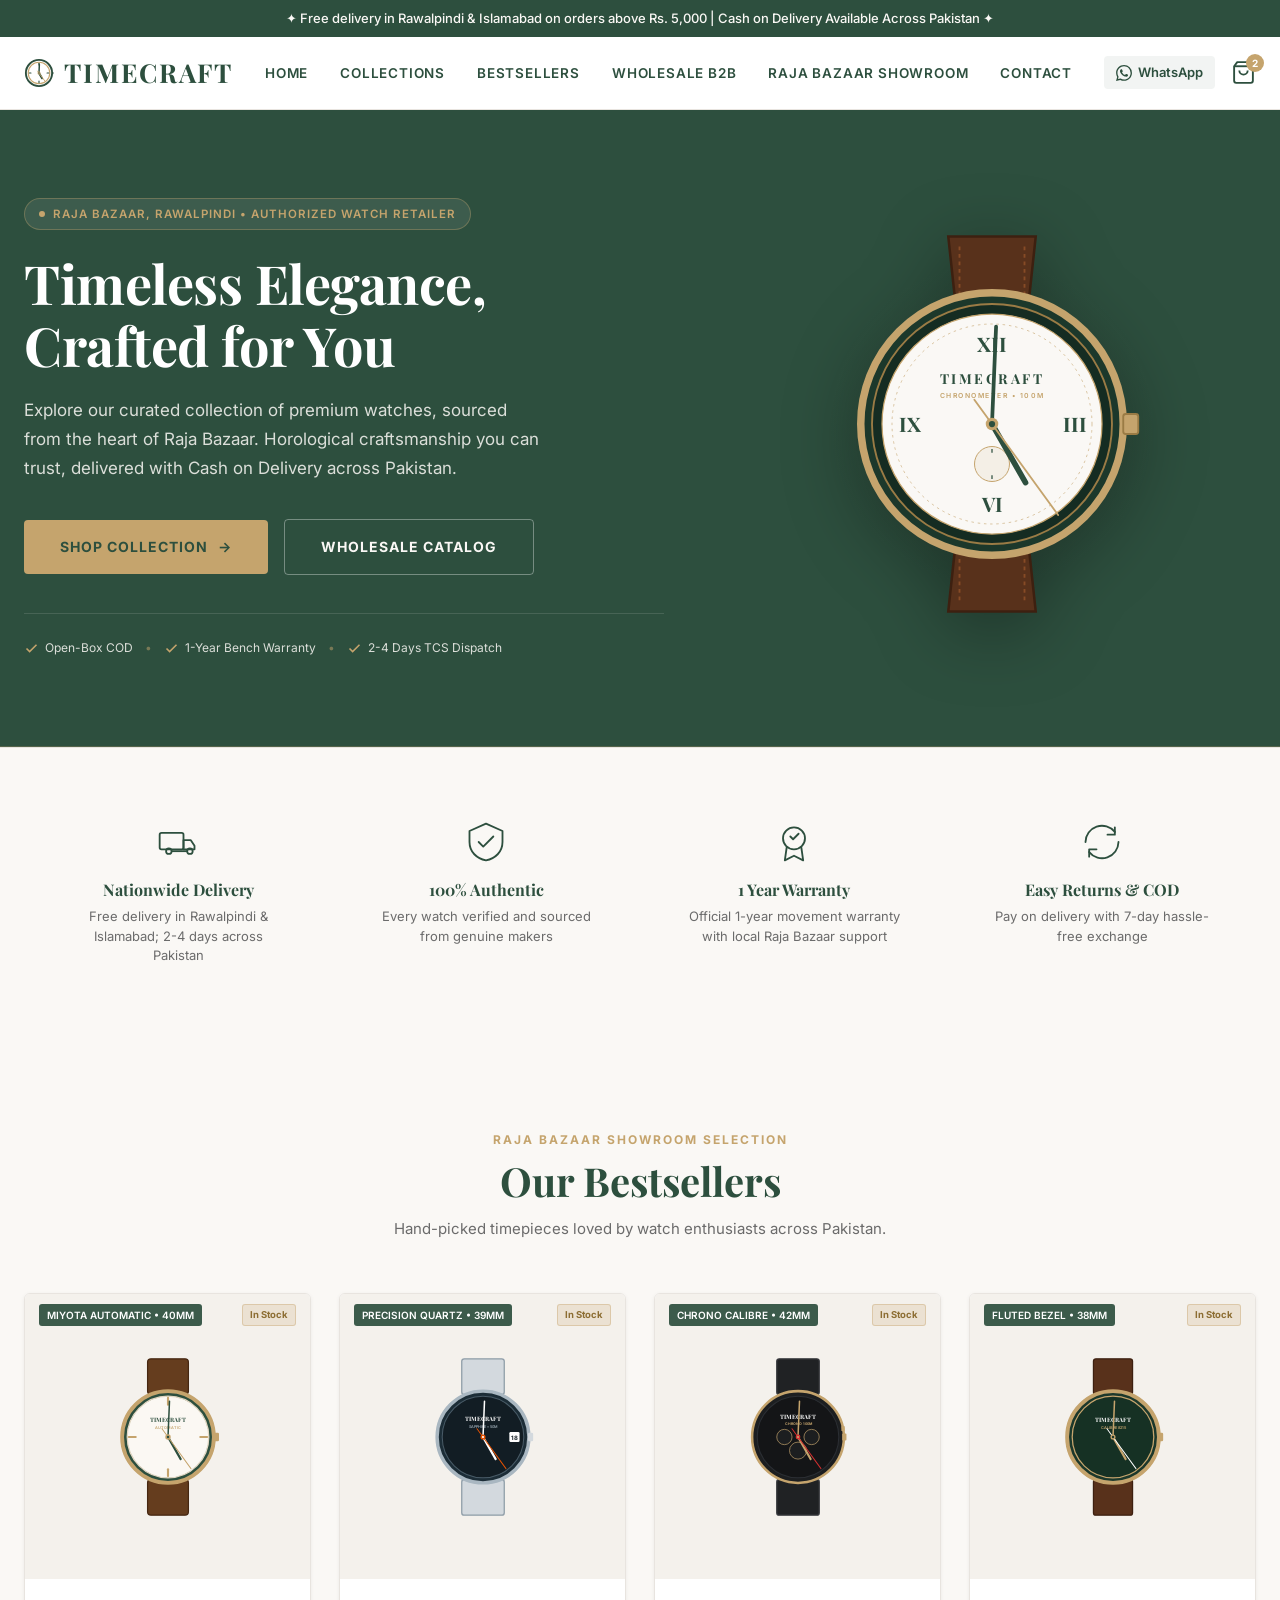
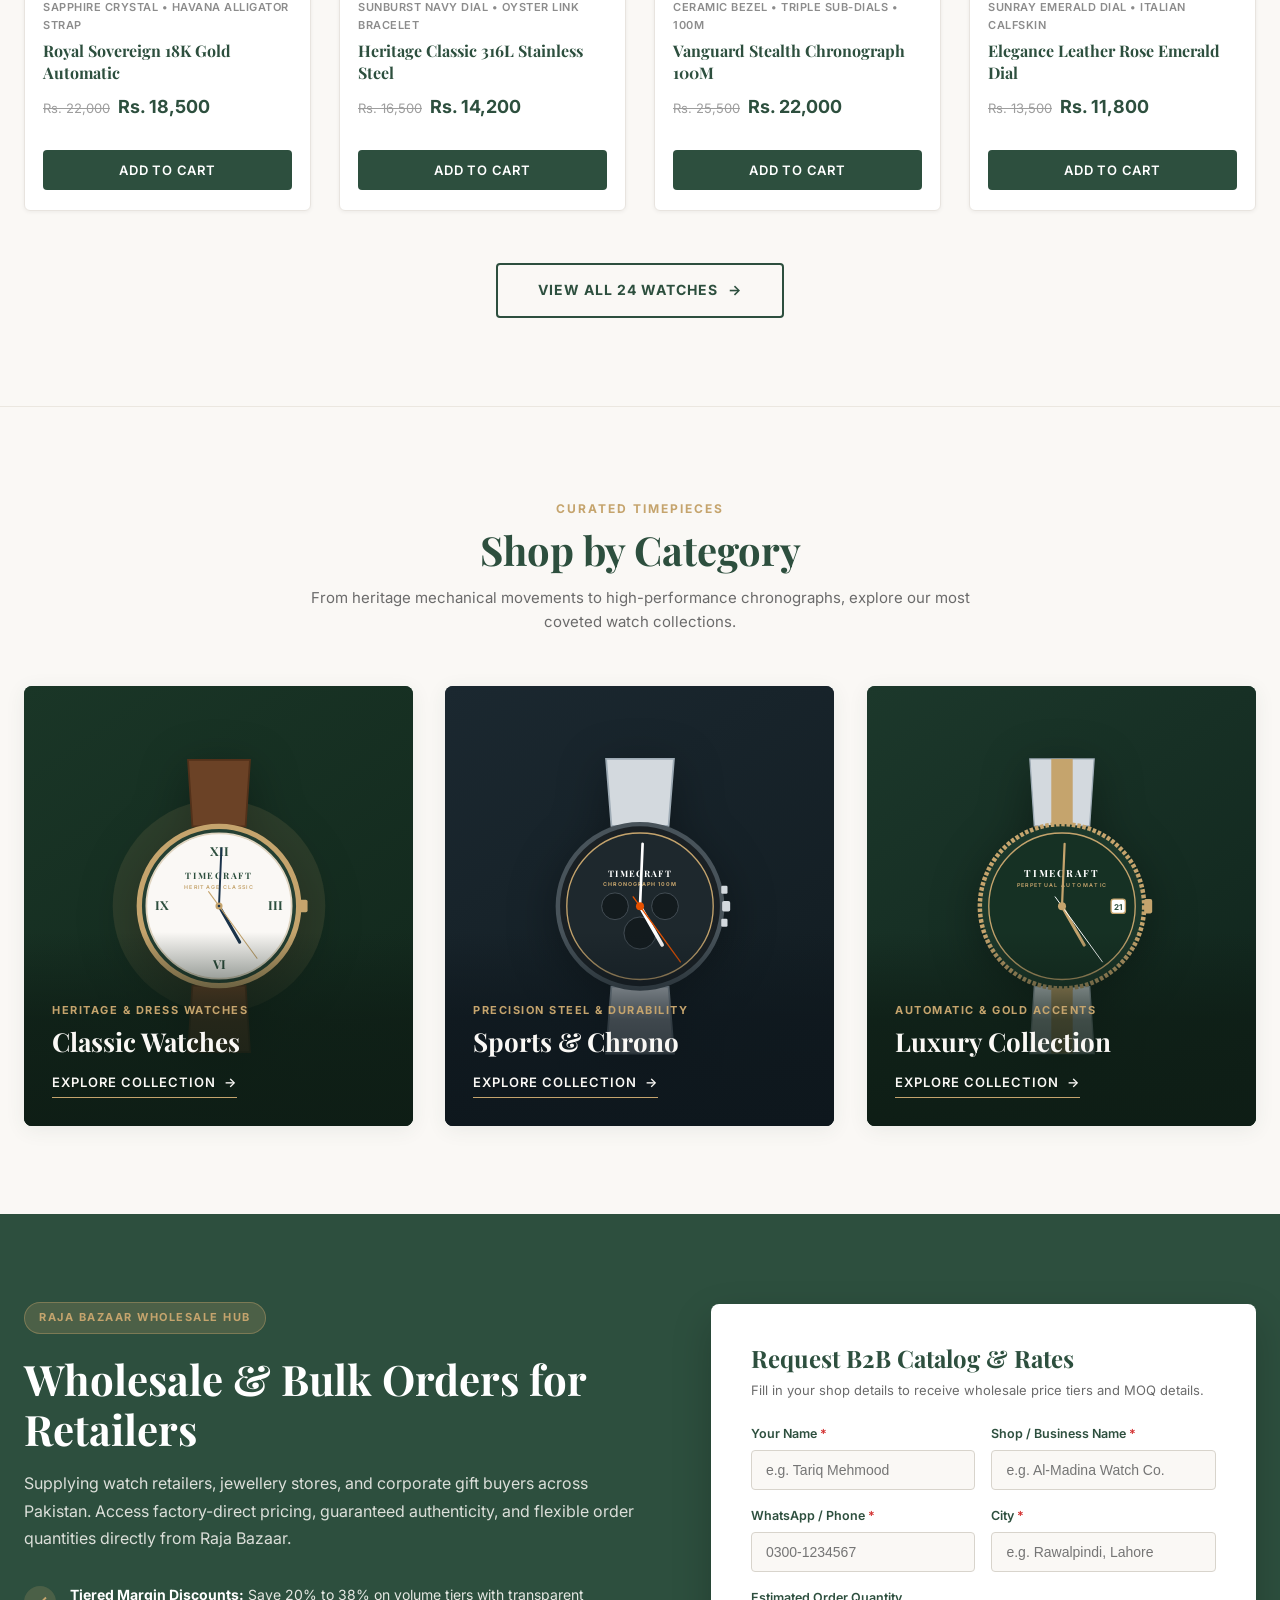
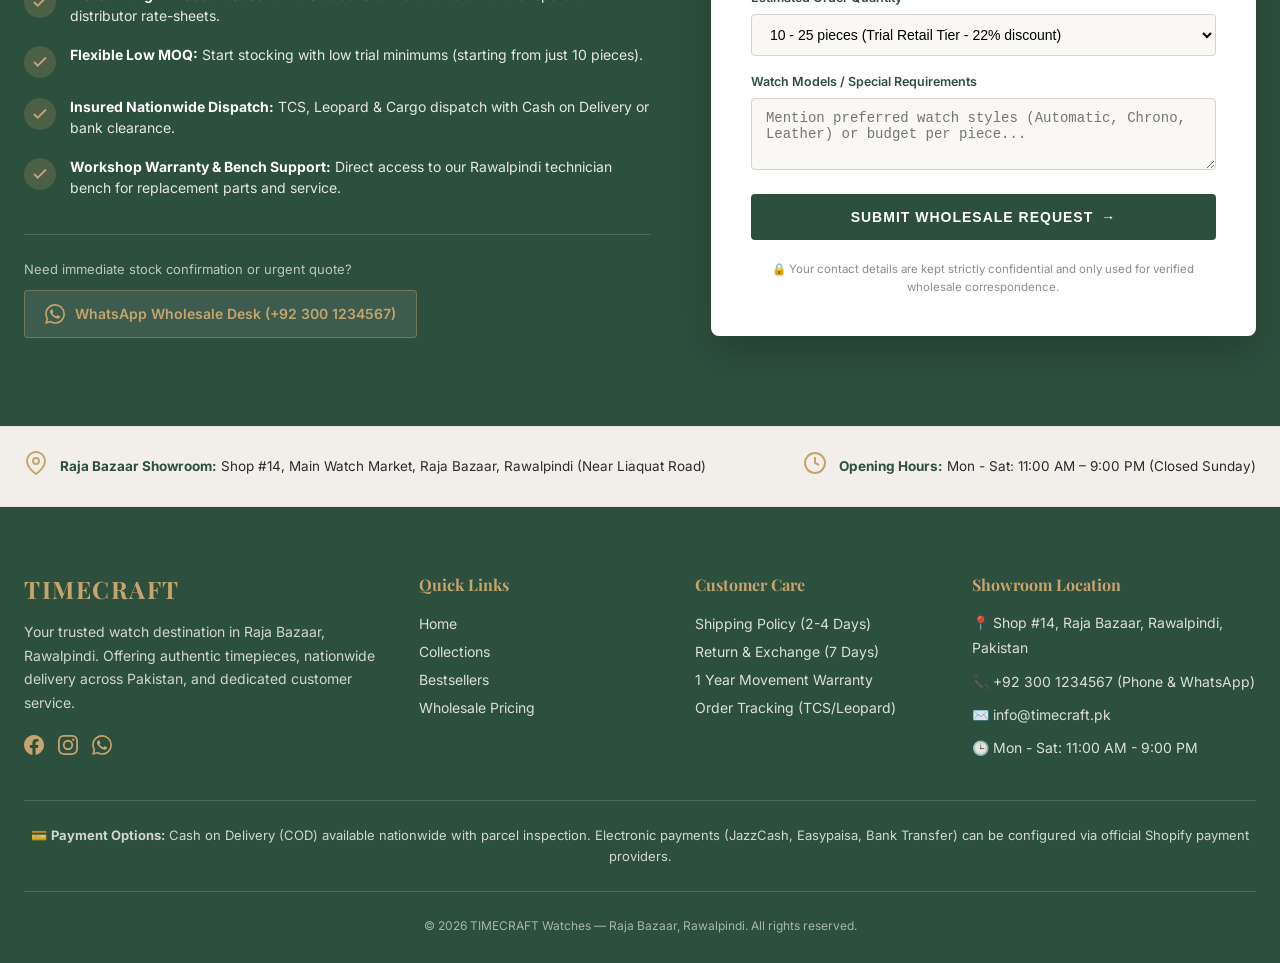
==== preview.html @ eb9e03d9 "feat: TimeCraft Watches Shopify Online Store 2.0 Theme and Public Showcase" ====
<!DOCTYPE html>
<html class="no-js" lang="en">
<head>
  <meta charset="utf-8">
  <meta name="viewport" content="width=device-width, initial-scale=1.0, maximum-scale=5.0">
  <script>document.documentElement.classList.replace('no-js', 'js');</script>
  <title>TIMECRAFT Watches — Raja Bazaar Rawalpindi Retailer & Wholesale</title>
  <meta name="description" content="Discover premium classic and automatic timepieces from Raja Bazaar, Rawalpindi. 100% authentic watches with 1-year workshop warranty and Cash on Delivery across Pakistan.">

  <!-- Google Fonts: Playfair Display + Inter -->
  <link rel="preconnect" href="https://fonts.googleapis.com">
  <link rel="preconnect" href="https://fonts.gstatic.com" crossorigin>
  <link href="https://fonts.googleapis.com/css2?family=Playfair+Display:ital,wght@0,400;0,600;0,700;1,400&family=Inter:wght@300;400;500;600;700&display=swap" rel="stylesheet">

  <!-- Theme Stylesheet -->
  <link rel="stylesheet" href="assets/theme.css">

  <style>
    /* In-page styling polish for maximum customer confidence and zero clipping */
    :root {
      --color-bg: #FAF8F5;
      --color-primary: #2D4F3E;
      --color-primary-dark: #1E3A2B;
      --color-accent: #C5A46D;
      --color-accent-light: #E0C99E;
      --color-text: #2C2C2C;
      --color-text-light: #6B6B6B;
      --color-white: #FFFFFF;
      --color-border: #E8E4DF;
    }

    body {
      background-color: var(--color-bg);
      color: var(--color-text);
      font-family: 'Inter', sans-serif;
      margin: 0;
      padding: 0;
      overflow-x: hidden;
    }

    /* Interactive Cart Toast Notification */
    .cart-toast {
      position: fixed;
      bottom: 24px;
      right: 24px;
      background: #FFFFFF;
      border: 1px solid var(--color-border);
      border-left: 4px solid var(--color-accent);
      border-radius: 8px;
      padding: 16px 20px;
      box-shadow: 0 12px 36px rgba(0, 0, 0, 0.15);
      z-index: 3000;
      display: flex;
      align-items: center;
      gap: 16px;
      transform: translateY(120%);
      opacity: 0;
      transition: all 0.35s cubic-bezier(0.16, 1, 0.3, 1);
      max-width: 380px;
    }
    .cart-toast.is-active {
      transform: translateY(0);
      opacity: 1;
    }
    .cart-toast__icon {
      width: 36px;
      height: 36px;
      border-radius: 50%;
      background: rgba(45, 79, 62, 0.1);
      color: var(--color-primary);
      display: flex;
      align-items: center;
      justify-content: center;
      flex-shrink: 0;
    }
    .cart-toast__content {
      flex: 1;
    }
    .cart-toast__title {
      font-size: 13.5px;
      font-weight: 700;
      color: var(--color-primary);
      margin: 0 0 2px;
    }
    .cart-toast__desc {
      font-size: 12px;
      color: var(--color-text-light);
      margin: 0;
    }
    .cart-toast__btn {
      background: var(--color-primary);
      color: #fff;
      font-size: 11px;
      font-weight: 700;
      text-transform: uppercase;
      letter-spacing: 0.5px;
      padding: 8px 12px;
      border-radius: 4px;
      text-decoration: none;
      white-space: nowrap;
    }

    /* Showroom highlight banner */
    .showroom-strip {
      background: #F2EFEB;
      border-top: 1px solid var(--color-border);
      border-bottom: 1px solid var(--color-border);
      padding: 24px;
      font-size: 13.5px;
      color: var(--color-text);
    }
    .showroom-strip__inner {
      max-width: 1320px;
      margin: 0 auto;
      display: flex;
      align-items: center;
      justify-content: space-between;
      flex-wrap: wrap;
      gap: 16px;
    }
    .showroom-strip__col {
      display: flex;
      align-items: center;
      gap: 12px;
    }
    .showroom-strip__icon {
      color: var(--color-accent);
      flex-shrink: 0;
    }
  </style>
</head>
<body>

  <!-- Announcement Bar Section -->
  <div class="announcement-bar" role="region" aria-label="Announcement" style="background-color: #2D4F3E; color: #FAF8F5;">
    <div class="container announcement-bar__container" style="display: flex; justify-content: center; align-items: center; position: relative;">
      <p class="announcement-bar__text" style="margin: 0; font-size: 13px; font-weight: 500;">
        ✦ Free delivery in Rawalpindi & Islamabad on orders above Rs. 5,000 | Cash on Delivery Available Across Pakistan ✦
      </p>
    </div>
  </div>

  <!-- Header Section -->
  <header class="header-section" style="position: sticky; top: 0; z-index: 1000; background: #FFFFFF; border-bottom: 1px solid #E8E4DF;">
    <div class="header-inner" style="max-width: 1320px; margin: 0 auto; padding: 0 24px; display: flex; align-items: center; justify-content: space-between; height: 72px;">
      
      <!-- Hamburger Menu for mobile -->
      <button class="header-hamburger" aria-label="Open menu" onclick="document.getElementById('mobile-nav-drawer').classList.add('active'); document.getElementById('mobile-nav-overlay').classList.add('active');" style="background: none; border: none; cursor: pointer; color: #2D4F3E; display: none;">
        <svg xmlns="http://www.w3.org/2000/svg" fill="none" viewBox="0 0 24 24" stroke="currentColor" stroke-width="2" style="width: 26px; height: 26px;">
          <path stroke-linecap="round" stroke-linejoin="round" d="M4 6h16M4 12h16M4 18h16"/>
        </svg>
      </button>

      <!-- Logo with watch icon (Rawalpindi live analog clock) -->
      <div class="header-logo">
        <a href="#" style="display: flex; align-items: center; gap: 10px; text-decoration: none; color: #2D4F3E;">
          <svg class="header-clock-emblem" data-header-clock data-live-clock="svg" data-clock-pivot="16 16" xmlns="http://www.w3.org/2000/svg" viewBox="0 0 32 32" fill="none" style="width: 30px; height: 30px;" aria-label="Rawalpindi Live Clock" role="img">
            <circle cx="16" cy="16" r="14" stroke="#2D4F3E" stroke-width="2"/>
            <circle cx="16" cy="16" r="11.5" stroke="#C5A46D" stroke-width="1.2"/>
            <path d="M30 14.8v2.4h1a0.4 0.4 0 0 0 0.4-0.4v-1.6a0.4 0.4 0 0 0-0.4-0.4h-1z" fill="#2D4F3E"/>
            <!-- Cardinal ticks -->
            <line x1="16" y1="5.6" x2="16" y2="7.4" stroke="#2D4F3E" stroke-width="1.2" stroke-linecap="round"/>
            <line x1="24.6" y1="16" x2="26.4" y2="16" stroke="#2D4F3E" stroke-width="1.2" stroke-linecap="round"/>
            <line x1="16" y1="24.6" x2="16" y2="26.4" stroke="#2D4F3E" stroke-width="1.2" stroke-linecap="round"/>
            <line x1="5.6" y1="16" x2="7.4" y2="16" stroke="#2D4F3E" stroke-width="1.2" stroke-linecap="round"/>
            <!-- Moving Hands: 12 o'clock default, updated dynamically to Asia/Karachi time -->
            <line class="clock-hand clock-hand--hour" x1="16" y1="16" x2="16" y2="9.5" stroke="#2D4F3E" stroke-width="2.2" stroke-linecap="round" transform="rotate(0 16 16)"/>
            <line class="clock-hand clock-hand--minute" x1="16" y1="16" x2="16" y2="6.8" stroke="#2D4F3E" stroke-width="1.6" stroke-linecap="round" transform="rotate(0 16 16)"/>
            <line class="clock-hand clock-hand--second" x1="16" y1="18.5" x2="16" y2="5.5" stroke="#C5A46D" stroke-width="0.9" stroke-linecap="round" transform="rotate(0 16 16)"/>
            <circle cx="16" cy="16" r="1.6" fill="#C5A46D"/>
            <circle cx="16" cy="16" r="0.75" fill="#2D4F3E"/>
          </svg>
          <span style="font-family: 'Playfair Display', serif; font-size: 26px; font-weight: 700; letter-spacing: 2px;">TIMECRAFT</span>
        </a>
      </div>

      <!-- Desktop Nav Links -->
      <nav>
        <ul class="header-nav" style="display: flex; gap: 32px; list-style: none; margin: 0; padding: 0;">
          <li><a href="#" style="text-decoration: none; color: #2D4F3E; font-weight: 600; font-size: 13.5px; text-transform: uppercase; letter-spacing: 0.8px;">Home</a></li>
          <li><a href="#categories" style="text-decoration: none; color: #2D4F3E; font-weight: 600; font-size: 13.5px; text-transform: uppercase; letter-spacing: 0.8px;">Collections</a></li>
          <li><a href="#featured" style="text-decoration: none; color: #2D4F3E; font-weight: 600; font-size: 13.5px; text-transform: uppercase; letter-spacing: 0.8px;">Bestsellers</a></li>
          <li><a href="#wholesale" style="text-decoration: none; color: #2D4F3E; font-weight: 600; font-size: 13.5px; text-transform: uppercase; letter-spacing: 0.8px;">Wholesale B2B</a></li>
          <li><a href="#showroom" style="text-decoration: none; color: #2D4F3E; font-weight: 600; font-size: 13.5px; text-transform: uppercase; letter-spacing: 0.8px;">Raja Bazaar Showroom</a></li>
          <li><a href="#footer" style="text-decoration: none; color: #2D4F3E; font-weight: 600; font-size: 13.5px; text-transform: uppercase; letter-spacing: 0.8px;">Contact</a></li>
        </ul>
      </nav>

      <!-- Cart Icon -->
      <div class="header-actions" style="display: flex; align-items: center; gap: 16px;">
        <a href="https://wa.me/923001234567?text=Hi%20TimeCraft%2C%20I%20have%20an%20inquiry%20regarding%20watches" target="_blank" rel="noopener" class="header-wa-link" style="display: inline-flex; align-items: center; gap: 6px; font-size: 13px; font-weight: 600; color: #2D4F3E; text-decoration: none; padding: 6px 12px; border-radius: 4px; background: rgba(45, 79, 62, 0.06);">
          <svg width="16" height="16" viewBox="0 0 24 24" fill="currentColor"><path d="M17.472 14.382c-.297-.149-1.758-.867-2.03-.967-.273-.099-.471-.148-.67.15-.197.297-.767.966-.94 1.164-.173.199-.347.223-.644.075-.297-.15-1.255-.463-2.39-1.475-.883-.788-1.48-1.761-1.653-2.059-.173-.297-.018-.458.13-.606.134-.133.298-.347.446-.52.149-.174.198-.298.298-.497.099-.198.05-.371-.025-.52-.075-.149-.669-1.612-.916-2.207-.242-.579-.487-.5-.669-.51-.173-.008-.371-.01-.57-.01-.198 0-.52.074-.792.372-.272.297-1.04 1.016-1.04 2.479 0 1.462 1.065 2.875 1.213 3.074.149.198 2.096 3.2 5.077 4.487.709.306 1.262.489 1.694.625.712.227 1.36.195 1.871.118.571-.085 1.758-.719 2.006-1.413.248-.694.248-1.289.173-1.413-.074-.124-.272-.198-.57-.347m-5.421 7.403h-.004a9.87 9.87 0 01-5.031-1.378l-.361-.214-3.741.982.998-3.648-.235-.374a9.86 9.86 0 01-1.51-5.26c.001-5.45 4.436-9.884 9.888-9.884 2.64 0 5.122 1.03 6.988 2.898a9.825 9.825 0 012.893 6.994c-.003 5.45-4.437 9.884-9.885 9.884m8.413-18.297A11.815 11.815 0 0012.05 0C5.495 0 .16 5.335.157 11.892c0 2.096.547 4.142 1.588 5.945L.057 24l6.305-1.654a11.882 11.882 0 005.683 1.448h.005c6.554 0 11.89-5.335 11.893-11.893a11.821 11.821 0 00-3.48-8.413z"/></svg>
          <span>WhatsApp</span>
        </a>

        <a href="#cart" class="header-cart" aria-label="Cart" style="position: relative; color: #2D4F3E; text-decoration: none; display: flex; align-items: center;">
          <svg xmlns="http://www.w3.org/2000/svg" fill="none" viewBox="0 0 24 24" stroke="currentColor" stroke-width="1.8" style="width: 25px; height: 25px;">
            <path stroke-linecap="round" stroke-linejoin="round" d="M6 2L3 6v14a2 2 0 002 2h14a2 2 0 002-2V6l-3-4z"/>
            <line x1="3" y1="6" x2="21" y2="6"/>
            <path d="M16 10a4 4 0 01-8 0"/>
          </svg>
          <span class="cart-count" id="header-cart-count" style="position: absolute; top: -6px; right: -8px; background: #C5A46D; color: #fff; font-family: 'Inter', sans-serif; font-size: 10px; font-weight: 700; width: 18px; height: 18px; border-radius: 50%; display: flex; align-items: center; justify-content: center;">2</span>
        </a>
      </div>
    </div>
  </header>

  <!-- Mobile Slide-in Nav Drawer -->
  <div class="mobile-nav-overlay" id="mobile-nav-overlay" onclick="this.classList.remove('active'); document.getElementById('mobile-nav-drawer').classList.remove('active');" style="display: none; position: fixed; inset: 0; background: rgba(0,0,0,0.45); z-index: 2000;"></div>
  
  <nav class="mobile-nav" id="mobile-nav-drawer" style="position: fixed; top: 0; left: 0; width: 310px; max-width: 85vw; height: 100%; background: #FFFFFF; z-index: 2001; transform: translateX(-100%); transition: transform 0.35s ease; display: flex; flex-direction: column;">
    <div style="display: flex; align-items: center; justify-content: space-between; padding: 22px 24px; border-bottom: 1px solid #E8E4DF;">
      <span style="font-family: 'Playfair Display', serif; font-size: 22px; font-weight: 700; color: #2D4F3E; letter-spacing: 1.5px;">TIMECRAFT</span>
      <button onclick="document.getElementById('mobile-nav-drawer').classList.remove('active'); document.getElementById('mobile-nav-overlay').classList.remove('active');" style="background: none; border: none; cursor: pointer; color: #2D4F3E; padding: 4px;" aria-label="Close menu">
        <svg xmlns="http://www.w3.org/2000/svg" fill="none" viewBox="0 0 24 24" stroke="currentColor" stroke-width="2" style="width: 22px; height: 22px;">
          <path stroke-linecap="round" stroke-linejoin="round" d="M6 18L18 6M6 6l12 12"/>
        </svg>
      </button>
    </div>
    <ul style="list-style: none; margin: 0; padding: 16px 0; overflow-y: auto;">
      <li style="border-bottom: 1px solid #F0ECE6;"><a href="#" style="display: block; padding: 16px 24px; font-size: 15px; font-weight: 600; color: #2D4F3E; text-decoration: none; text-transform: uppercase;">Home</a></li>
      <li style="border-bottom: 1px solid #F0ECE6;"><a href="#categories" style="display: block; padding: 16px 24px; font-size: 15px; font-weight: 600; color: #2D4F3E; text-decoration: none; text-transform: uppercase;" onclick="document.getElementById('mobile-nav-drawer').classList.remove('active'); document.getElementById('mobile-nav-overlay').classList.remove('active');">Collections</a></li>
      <li style="border-bottom: 1px solid #F0ECE6;"><a href="#featured" style="display: block; padding: 16px 24px; font-size: 15px; font-weight: 600; color: #2D4F3E; text-decoration: none; text-transform: uppercase;" onclick="document.getElementById('mobile-nav-drawer').classList.remove('active'); document.getElementById('mobile-nav-overlay').classList.remove('active');">Bestsellers</a></li>
      <li style="border-bottom: 1px solid #F0ECE6;"><a href="#wholesale" style="display: block; padding: 16px 24px; font-size: 15px; font-weight: 600; color: #2D4F3E; text-decoration: none; text-transform: uppercase;" onclick="document.getElementById('mobile-nav-drawer').classList.remove('active'); document.getElementById('mobile-nav-overlay').classList.remove('active');">Wholesale B2B</a></li>
      <li style="border-bottom: 1px solid #F0ECE6;"><a href="#showroom" style="display: block; padding: 16px 24px; font-size: 15px; font-weight: 600; color: #2D4F3E; text-decoration: none; text-transform: uppercase;" onclick="document.getElementById('mobile-nav-drawer').classList.remove('active'); document.getElementById('mobile-nav-overlay').classList.remove('active');">Raja Bazaar Showroom</a></li>
      <li><a href="#footer" style="display: block; padding: 16px 24px; font-size: 15px; font-weight: 600; color: #2D4F3E; text-decoration: none; text-transform: uppercase;" onclick="document.getElementById('mobile-nav-drawer').classList.remove('active'); document.getElementById('mobile-nav-overlay').classList.remove('active');">Contact & Location</a></li>
    </ul>
    <div style="margin-top: auto; padding: 24px; background: #FAF8F5; border-top: 1px solid #E8E4DF; font-size: 13px; color: #6B6B6B;">
      <p style="margin: 0 0 8px; font-weight: 600; color: #2D4F3E;">📍 Raja Bazaar, Rawalpindi</p>
      <p style="margin: 0;">Mon - Sat: 11:00 AM - 9:00 PM</p>
    </div>
  </nav>

  <!-- Hero Section -->
  <section class="hero-section" style="background-color: #2D4F3E; color: #FFFFFF; position: relative; overflow: hidden; border-bottom: 1px solid rgba(197, 164, 109, 0.25);">
    <div class="hero-inner" style="max-width: 1320px; margin: 0 auto; padding: 88px 24px; display: flex; align-items: center; gap: 64px;">
      
      <!-- Text Content Column -->
      <div class="hero-text" style="flex: 1.15; min-width: 0;">
        <div class="hero-eyebrow" style="display: inline-flex; align-items: center; gap: 8px; background: rgba(255, 255, 255, 0.08); border: 1px solid rgba(197, 164, 109, 0.35); color: #C5A46D; font-size: 11.5px; font-weight: 600; letter-spacing: 1px; text-transform: uppercase; padding: 6px 14px; border-radius: 20px; margin-bottom: 22px;">
          <span style="width: 6px; height: 6px; border-radius: 50%; background-color: #C5A46D;"></span>
          <span>Raja Bazaar, Rawalpindi &bull; Authorized Watch Retailer</span>
        </div>

        <h1 class="hero-heading" style="font-family: 'Playfair Display', serif; font-size: 54px; font-weight: 700; line-height: 1.15; margin: 0 0 20px; color: #FFFFFF; letter-spacing: -0.5px;">
          Timeless Elegance, Crafted for You
        </h1>
        
        <p class="hero-subheading" style="font-family: 'Inter', sans-serif; font-size: 17px; line-height: 1.7; color: rgba(250, 248, 245, 0.85); margin: 0 0 36px; max-width: 520px;">
          Explore our curated collection of premium watches, sourced from the heart of Raja Bazaar. Horological craftsmanship you can trust, delivered with Cash on Delivery across Pakistan.
        </p>

        <div class="hero-actions" style="display: flex; align-items: center; gap: 16px; margin-bottom: 38px; flex-wrap: wrap;">
          <a href="#featured" class="hero-btn hero-btn--primary" style="display: inline-flex; align-items: center; justify-content: center; gap: 10px; background-color: #C5A46D; color: #2D4F3E; font-size: 14px; font-weight: 700; text-transform: uppercase; letter-spacing: 1px; padding: 16px 36px; border-radius: 4px; text-decoration: none;">
            <span>Shop Collection</span>
            <span>&rarr;</span>
          </a>
          <a href="#wholesale" class="hero-btn hero-btn--secondary" style="display: inline-flex; align-items: center; justify-content: center; gap: 10px; background: transparent; border: 1.5px solid rgba(255, 255, 255, 0.35); color: #FAF8F5; font-size: 14px; font-weight: 700; text-transform: uppercase; letter-spacing: 1px; padding: 16px 36px; border-radius: 4px; text-decoration: none;">
            <span>Wholesale Catalog</span>
          </a>
        </div>

        <div class="hero-trust-bar" style="display: flex; align-items: center; gap: 12px; padding-top: 24px; border-top: 1px solid rgba(255, 255, 255, 0.12); font-size: 12px; color: rgba(250, 248, 245, 0.75); flex-wrap: wrap;">
          <div style="display: inline-flex; align-items: center; gap: 6px; color: rgba(250, 248, 245, 0.85);">
            <svg width="15" height="15" viewBox="0 0 24 24" fill="none" stroke="#C5A46D" stroke-width="2.5"><polyline points="20 6 9 17 4 12"/></svg>
            <span>Open-Box COD</span>
          </div>
          <span style="color: rgba(197, 164, 109, 0.5);">&bull;</span>
          <div style="display: inline-flex; align-items: center; gap: 6px; color: rgba(250, 248, 245, 0.85);">
            <svg width="15" height="15" viewBox="0 0 24 24" fill="none" stroke="#C5A46D" stroke-width="2.5"><polyline points="20 6 9 17 4 12"/></svg>
            <span>1-Year Bench Warranty</span>
          </div>
          <span style="color: rgba(197, 164, 109, 0.5);">&bull;</span>
          <div style="display: inline-flex; align-items: center; gap: 6px; color: rgba(250, 248, 245, 0.85);">
            <svg width="15" height="15" viewBox="0 0 24 24" fill="none" stroke="#C5A46D" stroke-width="2.5"><polyline points="20 6 9 17 4 12"/></svg>
            <span>2-4 Days TCS Dispatch</span>
          </div>
        </div>
      </div>

      <!-- Hero Vector Watch Artwork with Restrained Smooth Motion -->
      <div class="hero-media" style="flex: 0.95; display: flex; align-items: center; justify-content: center;">
        <div class="hero-watch-placeholder" style="width: 100%; max-width: 400px; aspect-ratio: 1 / 1;">
          <svg viewBox="0 0 320 320" fill="none" xmlns="http://www.w3.org/2000/svg" class="hero-watch-svg" style="width: 100%; height: 100%; filter: drop-shadow(0 16px 36px rgba(0, 0, 0, 0.35));" data-live-clock="svg" data-clock-pivot="160 160" aria-label="TIMECRAFT Live Hero Watch">
            <circle cx="160" cy="160" r="130" fill="url(#hero-ambient-glow)" opacity="0.2"/>

            <!-- Top Havana Leather Strap -->
            <path d="M125 10 L195 10 L188 75 L132 75 Z" fill="#58311B" stroke="#3D2010" stroke-width="2"/>
            <line x1="134" y1="18" x2="134" y2="70" stroke="#874B26" stroke-width="1.5" stroke-dasharray="3 3"/>
            <line x1="186" y1="18" x2="186" y2="70" stroke="#874B26" stroke-width="1.5" stroke-dasharray="3 3"/>

            <!-- Bottom Havana Leather Strap -->
            <path d="M132 245 L188 245 L195 310 L125 310 Z" fill="#58311B" stroke="#3D2010" stroke-width="2"/>
            <line x1="134" y1="250" x2="134" y2="302" stroke="#874B26" stroke-width="1.5" stroke-dasharray="3 3"/>
            <line x1="186" y1="250" x2="186" y2="302" stroke="#874B26" stroke-width="1.5" stroke-dasharray="3 3"/>

            <!-- 18K Yellow Gold Watch Case -->
            <circle cx="160" cy="160" r="105" fill="#1C382B" stroke="#C5A46D" stroke-width="6"/>
            <circle cx="160" cy="160" r="96" fill="#152C22" stroke="#9A7B45" stroke-width="1.5"/>

            <!-- Warm Off-White / Parchment Sunburst Dial -->
            <circle cx="160" cy="160" r="88" fill="#FAF8F5" stroke="#C5A46D" stroke-width="1"/>

            <!-- Railway Minute Track -->
            <circle cx="160" cy="160" r="80" stroke="#C5A46D" stroke-width="0.8" stroke-dasharray="2 3" opacity="0.6"/>

            <!-- Roman Numerals -->
            <text x="160" y="102" text-anchor="middle" fill="#2D4F3E" font-family="'Playfair Display', serif" font-size="16" font-weight="700">XII</text>
            <text x="226" y="166" text-anchor="middle" fill="#2D4F3E" font-family="'Playfair Display', serif" font-size="16" font-weight="700">III</text>
            <text x="160" y="230" text-anchor="middle" fill="#2D4F3E" font-family="'Playfair Display', serif" font-size="16" font-weight="700">VI</text>
            <text x="94" y="166" text-anchor="middle" fill="#2D4F3E" font-family="'Playfair Display', serif" font-size="16" font-weight="700">IX</text>

            <!-- Brand Signet on Dial -->
            <text x="160" y="128" text-anchor="middle" fill="#2D4F3E" font-family="'Playfair Display', serif" font-size="11" font-weight="700" letter-spacing="2">TIMECRAFT</text>
            <text x="160" y="139" text-anchor="middle" fill="#C5A46D" font-family="'Inter', sans-serif" font-size="5.5" font-weight="600" letter-spacing="1.2">CHRONOMETER • 100M</text>

            <!-- Small Seconds Sub-dial -->
            <circle cx="160" cy="192" r="14" fill="#F4EFE6" stroke="#C5A46D" stroke-width="0.8"/>
            <line x1="160" y1="180" x2="160" y2="183" stroke="#2D4F3E" stroke-width="1"/>
            <line x1="160" y1="201" x2="160" y2="204" stroke="#2D4F3E" stroke-width="1"/>

            <!-- Live Rotating Hands (Asia/Karachi Rawalpindi time) -->
            <line class="clock-hand clock-hand--hour" x1="160" y1="160" x2="160" y2="106" stroke="#2D4F3E" stroke-width="4.5" stroke-linecap="round" transform="rotate(0 160 160)"/>
            <line class="clock-hand clock-hand--minute" x1="160" y1="160" x2="160" y2="82" stroke="#2D4F3E" stroke-width="3" stroke-linecap="round" transform="rotate(0 160 160)"/>
            <line class="clock-hand clock-hand--second" x1="160" y1="184" x2="160" y2="70" stroke="#C5A46D" stroke-width="1.5" stroke-linecap="round" transform="rotate(0 160 160)"/>

            <!-- Center Jewel Pin -->
            <circle cx="160" cy="160" r="5" fill="#C5A46D"/>
            <circle cx="160" cy="160" r="2.5" fill="#2D4F3E"/>

            <!-- Fluted Winding Crown -->
            <rect x="265" y="152" width="12" height="16" rx="2" fill="#C5A46D" stroke="#9A7B45" stroke-width="1.5"/>

            <defs>
              <radialGradient id="hero-ambient-glow" cx="50%" cy="50%" r="50%">
                <stop offset="0%" stop-color="#C5A46D"/>
                <stop offset="100%" stop-color="#2D4F3E" stop-opacity="0"/>
              </radialGradient>
            </defs>
          </svg>
        </div>
      </div>

    </div>
  </section>

  <!-- Benefits Row Section -->
  <section class="benefits-section reveal-on-scroll" style="background: #FAF8F5; padding: 48px 24px; border-top: 1px solid #E8E4DF; border-bottom: 1px solid #E8E4DF;">
    <div class="benefits-grid reveal-stagger-parent" style="max-width: 1320px; margin: 0 auto; display: grid; grid-template-columns: repeat(4, 1fr); gap: 0;">
      
      <!-- Benefit 1 -->
      <div class="benefit-item reveal-stagger-child" style="display: flex; flex-direction: column; align-items: center; text-align: center; padding: 24px 20px; position: relative;">
        <div class="benefit-icon" style="width: 44px; height: 44px; margin-bottom: 16px; color: #2D4F3E;">
          <svg xmlns="http://www.w3.org/2000/svg" fill="none" viewBox="0 0 48 48" stroke="currentColor" stroke-width="2" style="width: 100%; height: 100%;">
            <rect x="4" y="14" width="26" height="18" rx="2" stroke-linecap="round"/>
            <path stroke-linecap="round" stroke-linejoin="round" d="M30 22h8l4 6v4h-12V22z"/>
            <circle cx="14" cy="34" r="3"/>
            <circle cx="37" cy="34" r="3"/>
            <line x1="17" y1="34" x2="34" y2="34"/>
          </svg>
        </div>
        <h3 class="benefit-title" style="font-family: 'Playfair Display', serif; font-size: 16px; font-weight: 700; color: #2D4F3E; margin: 0 0 8px;">Nationwide Delivery</h3>
        <p class="benefit-desc" style="font-family: 'Inter', sans-serif; font-size: 13px; color: #6B6B6B; line-height: 1.5; margin: 0; max-width: 220px;">Free delivery in Rawalpindi & Islamabad; 2-4 days across Pakistan</p>
      </div>

      <!-- Benefit 2 -->
      <div class="benefit-item reveal-stagger-child" style="display: flex; flex-direction: column; align-items: center; text-align: center; padding: 24px 20px; position: relative;">
        <div class="benefit-icon" style="width: 44px; height: 44px; margin-bottom: 16px; color: #2D4F3E;">
          <svg xmlns="http://www.w3.org/2000/svg" fill="none" viewBox="0 0 48 48" stroke="currentColor" stroke-width="2" style="width: 100%; height: 100%;">
            <path stroke-linecap="round" stroke-linejoin="round" d="M24 4L6 12v12c0 11 8 18 18 20 10-2 18-9 18-20V12L24 4z"/>
            <path stroke-linecap="round" stroke-linejoin="round" d="M16 24l5 5 11-11"/>
          </svg>
        </div>
        <h3 class="benefit-title" style="font-family: 'Playfair Display', serif; font-size: 16px; font-weight: 700; color: #2D4F3E; margin: 0 0 8px;">100% Authentic</h3>
        <p class="benefit-desc" style="font-family: 'Inter', sans-serif; font-size: 13px; color: #6B6B6B; line-height: 1.5; margin: 0; max-width: 220px;">Every watch verified and sourced from genuine makers</p>
      </div>

      <!-- Benefit 3 -->
      <div class="benefit-item reveal-stagger-child" style="display: flex; flex-direction: column; align-items: center; text-align: center; padding: 24px 20px; position: relative;">
        <div class="benefit-icon" style="width: 44px; height: 44px; margin-bottom: 16px; color: #2D4F3E;">
          <svg xmlns="http://www.w3.org/2000/svg" fill="none" viewBox="0 0 48 48" stroke="currentColor" stroke-width="2" style="width: 100%; height: 100%;">
            <circle cx="24" cy="20" r="12"/>
            <path stroke-linecap="round" stroke-linejoin="round" d="M16 30l-2 14 10-5 10 5-2-14"/>
            <path stroke-linecap="round" stroke-linejoin="round" d="M20 18l3 3 6-6"/>
          </svg>
        </div>
        <h3 class="benefit-title" style="font-family: 'Playfair Display', serif; font-size: 16px; font-weight: 700; color: #2D4F3E; margin: 0 0 8px;">1 Year Warranty</h3>
        <p class="benefit-desc" style="font-family: 'Inter', sans-serif; font-size: 13px; color: #6B6B6B; line-height: 1.5; margin: 0; max-width: 220px;">Official 1-year movement warranty with local Raja Bazaar support</p>
      </div>

      <!-- Benefit 4 -->
      <div class="benefit-item reveal-stagger-child" style="display: flex; flex-direction: column; align-items: center; text-align: center; padding: 24px 20px; position: relative;">
        <div class="benefit-icon" style="width: 44px; height: 44px; margin-bottom: 16px; color: #2D4F3E;">
          <svg xmlns="http://www.w3.org/2000/svg" fill="none" viewBox="0 0 48 48" stroke="currentColor" stroke-width="2" style="width: 100%; height: 100%;">
            <path stroke-linecap="round" stroke-linejoin="round" d="M6 24a18 18 0 0132-11"/>
            <path stroke-linecap="round" stroke-linejoin="round" d="M42 24a18 18 0 01-32 11"/>
            <polyline points="38,8 38,16 30,16" stroke-linecap="round" stroke-linejoin="round"/>
            <polyline points="10,40 10,32 18,32" stroke-linecap="round" stroke-linejoin="round"/>
          </svg>
        </div>
        <h3 class="benefit-title" style="font-family: 'Playfair Display', serif; font-size: 16px; font-weight: 700; color: #2D4F3E; margin: 0 0 8px;">Easy Returns & COD</h3>
        <p class="benefit-desc" style="font-family: 'Inter', sans-serif; font-size: 13px; color: #6B6B6B; line-height: 1.5; margin: 0; max-width: 220px;">Pay on delivery with 7-day hassle-free exchange</p>
      </div>

    </div>
  </section>

  <!-- Featured Products Section ("Our Bestsellers") -->
  <section class="featured-section reveal-on-scroll" id="featured" style="background: #FAF8F5; padding: 88px 24px;">
    <div class="featured-inner" style="max-width: 1320px; margin: 0 auto;">
      
      <div class="featured-header" style="text-align: center; max-width: 640px; margin: 0 auto 52px;">
        <span class="featured-eyebrow" style="display: inline-block; font-size: 12px; font-weight: 700; text-transform: uppercase; letter-spacing: 2px; color: #C5A46D; margin-bottom: 8px;">Raja Bazaar Showroom Selection</span>
        <h2 class="featured-heading" style="font-family: 'Playfair Display', serif; font-size: 40px; font-weight: 700; color: #2D4F3E; margin: 0 0 12px;">Our Bestsellers</h2>
        <p class="featured-subtitle" style="font-family: 'Inter', sans-serif; font-size: 15px; color: #6B6B6B; margin: 0; line-height: 1.6;">
          Hand-picked timepieces loved by watch enthusiasts across Pakistan.
        </p>
      </div>

      <!-- 4-Column Product Grid -->
      <div class="featured-grid reveal-stagger-parent" style="display: grid; grid-template-columns: repeat(4, 1fr); gap: 28px;">
        
        <!-- Card 1 -->
        <div class="product-card reveal-stagger-child" style="background: #FFFFFF; border: 1px solid #E8E4DF; border-radius: 6px; overflow: hidden; display: flex; flex-direction: column; position: relative;">
          <div class="product-card__header-bar" style="display: flex; justify-content: space-between; padding: 10px 14px 6px; position: absolute; top: 0; left: 0; right: 0; z-index: 2;">
            <span class="product-card__badge" style="background: rgba(45, 79, 62, 0.92); color: #FFFFFF; font-size: 10px; font-weight: 600; padding: 3px 8px; border-radius: 3px; text-transform: uppercase;">Miyota Automatic • 40mm</span>
            <span class="product-card__stock-tag" style="background: rgba(197, 164, 109, 0.2); color: #8C6D32; border: 1px solid rgba(197, 164, 109, 0.4); font-size: 9.5px; font-weight: 700; padding: 2px 7px; border-radius: 3px;">In Stock</span>
          </div>
          <div class="product-card__media" style="width: 100%; aspect-ratio: 1/1; background: #F4F1EC; display: flex; align-items: center; justify-content: center; padding: 24px;">
            <svg viewBox="0 0 200 200" fill="none" xmlns="http://www.w3.org/2000/svg" class="watch-artwork-svg" style="width: 100%; max-width: 170px; height: auto;" data-live-clock="svg" data-clock-pivot="100 100" aria-label="Royal Sovereign Live Clock">
              <rect x="76" y="8" width="48" height="42" rx="4" fill="#653D1E" stroke="#462711" stroke-width="1.5"/>
              <rect x="76" y="150" width="48" height="42" rx="4" fill="#653D1E" stroke="#462711" stroke-width="1.5"/>
              <circle cx="100" cy="100" r="54" fill="#2D4F3E" stroke="#C5A46D" stroke-width="4.5"/>
              <circle cx="100" cy="100" r="48" fill="#FBF8F3" stroke="#E2D7C3" stroke-width="1.5"/>
              <line x1="100" y1="54" x2="100" y2="62" stroke="#C5A46D" stroke-width="2.5" stroke-linecap="round"/>
              <line x1="100" y1="138" x2="100" y2="146" stroke="#C5A46D" stroke-width="2.5" stroke-linecap="round"/>
              <line x1="54" y1="100" x2="62" y2="100" stroke="#C5A46D" stroke-width="2.5" stroke-linecap="round"/>
              <line x1="138" y1="100" x2="146" y2="100" stroke="#C5A46D" stroke-width="2.5" stroke-linecap="round"/>
              <text x="100" y="82" text-anchor="middle" fill="#2D4F3E" font-family="'Playfair Display', serif" font-size="7" font-weight="700">TIMECRAFT</text>
              <text x="100" y="90" text-anchor="middle" fill="#C5A46D" font-family="'Inter', sans-serif" font-size="4.5" font-weight="600">AUTOMATIC</text>
              <!-- Live Rotating Hands -->
              <line class="clock-hand clock-hand--hour" x1="100" y1="100" x2="100" y2="70" stroke="#2D4F3E" stroke-width="2.6" stroke-linecap="round" transform="rotate(0 100 100)"/>
              <line class="clock-hand clock-hand--minute" x1="100" y1="100" x2="100" y2="58" stroke="#2D4F3E" stroke-width="1.8" stroke-linecap="round" transform="rotate(0 100 100)"/>
              <line class="clock-hand clock-hand--second" x1="100" y1="112" x2="100" y2="54" stroke="#C5A46D" stroke-width="1.1" stroke-linecap="round" transform="rotate(0 100 100)"/>
              <circle cx="100" cy="100" r="3.2" fill="#C5A46D"/>
              <circle cx="100" cy="100" r="1.4" fill="#2D4F3E"/>
              <rect x="153" y="95" width="7" height="10" rx="1.5" fill="#C5A46D"/>
            </svg>
          </div>
          <div class="product-card__body" style="padding: 20px 18px; display: flex; flex-direction: column; flex: 1;">
            <div style="font-size: 11px; font-weight: 600; color: #8C8C8C; text-transform: uppercase; letter-spacing: 0.5px; margin-bottom: 6px;">Sapphire Crystal • Havana Alligator Strap</div>
            <h3 style="font-family: 'Playfair Display', serif; font-size: 16px; font-weight: 700; color: #2D4F3E; line-height: 1.35; margin: 0 0 10px; min-height: 42px;">Royal Sovereign 18K Gold Automatic</h3>
            <div style="display: flex; align-items: baseline; gap: 8px; margin-bottom: 16px;">
              <span style="font-size: 13px; color: #9E9E9E; text-decoration: line-through;">Rs. 22,000</span>
              <span style="font-size: 18px; font-weight: 700; color: #2D4F3E;">Rs. 18,500</span>
            </div>
            <button type="button" class="btn-primary product-card__btn" onclick="triggerCartToast('Royal Sovereign 18K Gold Automatic', 'Rs. 18,500')" style="width: 100%; background: #2D4F3E; color: #FFFFFF; font-size: 13px; font-weight: 600; text-transform: uppercase; letter-spacing: 0.8px; padding: 12px; border: none; border-radius: 4px; cursor: pointer;">Add to Cart</button>
          </div>
        </div>

        <!-- Card 2 -->
        <div class="product-card reveal-stagger-child" style="background: #FFFFFF; border: 1px solid #E8E4DF; border-radius: 6px; overflow: hidden; display: flex; flex-direction: column; position: relative;">
          <div class="product-card__header-bar" style="display: flex; justify-content: space-between; padding: 10px 14px 6px; position: absolute; top: 0; left: 0; right: 0; z-index: 2;">
            <span class="product-card__badge" style="background: rgba(45, 79, 62, 0.92); color: #FFFFFF; font-size: 10px; font-weight: 600; padding: 3px 8px; border-radius: 3px; text-transform: uppercase;">Precision Quartz • 39mm</span>
            <span class="product-card__stock-tag" style="background: rgba(197, 164, 109, 0.2); color: #8C6D32; border: 1px solid rgba(197, 164, 109, 0.4); font-size: 9.5px; font-weight: 700; padding: 2px 7px; border-radius: 3px;">In Stock</span>
          </div>
          <div class="product-card__media" style="width: 100%; aspect-ratio: 1/1; background: #F4F1EC; display: flex; align-items: center; justify-content: center; padding: 24px;">
            <svg viewBox="0 0 200 200" fill="none" xmlns="http://www.w3.org/2000/svg" class="watch-artwork-svg" style="width: 100%; max-width: 170px; height: auto;" data-live-clock="svg" data-clock-pivot="100 100" aria-label="Heritage Classic Live Clock">
              <rect x="75" y="8" width="50" height="42" rx="3" fill="#D3D9DE" stroke="#8E9DA8" stroke-width="1.5"/>
              <rect x="75" y="150" width="50" height="42" rx="3" fill="#D3D9DE" stroke="#8E9DA8" stroke-width="1.5"/>
              <circle cx="100" cy="100" r="54" fill="#1C2D37" stroke="#A9B7C1" stroke-width="4"/>
              <circle cx="100" cy="100" r="48" fill="#121D24" stroke="#485A66" stroke-width="1.2"/>
              <rect x="131" y="94" width="12" height="12" rx="1.5" fill="#FFFFFF"/>
              <text x="137" y="103" text-anchor="middle" fill="#121D24" font-family="'Inter', sans-serif" font-size="7" font-weight="700">18</text>
              <text x="100" y="81" text-anchor="middle" fill="#FFFFFF" font-family="'Playfair Display', serif" font-size="7" font-weight="700">TIMECRAFT</text>
              <text x="100" y="89" text-anchor="middle" fill="#A9B7C1" font-family="'Inter', sans-serif" font-size="4.5" font-weight="500">SAPPHIRE • 50M</text>
              <!-- Live Rotating Hands -->
              <line class="clock-hand clock-hand--hour" x1="100" y1="100" x2="100" y2="70" stroke="#FFFFFF" stroke-width="2.6" stroke-linecap="round" transform="rotate(0 100 100)"/>
              <line class="clock-hand clock-hand--minute" x1="100" y1="100" x2="100" y2="58" stroke="#FFFFFF" stroke-width="1.8" stroke-linecap="round" transform="rotate(0 100 100)"/>
              <line class="clock-hand clock-hand--second" x1="100" y1="112" x2="100" y2="54" stroke="#E65100" stroke-width="1.1" stroke-linecap="round" transform="rotate(0 100 100)"/>
              <circle cx="100" cy="100" r="3" fill="#E65100"/>
              <circle cx="100" cy="100" r="1.3" fill="#FFFFFF"/>
              <rect x="153" y="95" width="6" height="10" rx="1.5" fill="#D3D9DE"/>
            </svg>
          </div>
          <div class="product-card__body" style="padding: 20px 18px; display: flex; flex-direction: column; flex: 1;">
            <div style="font-size: 11px; font-weight: 600; color: #8C8C8C; text-transform: uppercase; letter-spacing: 0.5px; margin-bottom: 6px;">Sunburst Navy Dial • Oyster Link Bracelet</div>
            <h3 style="font-family: 'Playfair Display', serif; font-size: 16px; font-weight: 700; color: #2D4F3E; line-height: 1.35; margin: 0 0 10px; min-height: 42px;">Heritage Classic 316L Stainless Steel</h3>
            <div style="display: flex; align-items: baseline; gap: 8px; margin-bottom: 16px;">
              <span style="font-size: 13px; color: #9E9E9E; text-decoration: line-through;">Rs. 16,500</span>
              <span style="font-size: 18px; font-weight: 700; color: #2D4F3E;">Rs. 14,200</span>
            </div>
            <button type="button" class="btn-primary product-card__btn" onclick="triggerCartToast('Heritage Classic 316L Stainless Steel', 'Rs. 14,200')" style="width: 100%; background: #2D4F3E; color: #FFFFFF; font-size: 13px; font-weight: 600; text-transform: uppercase; letter-spacing: 0.8px; padding: 12px; border: none; border-radius: 4px; cursor: pointer;">Add to Cart</button>
          </div>
        </div>

        <!-- Card 3 -->
        <div class="product-card reveal-stagger-child" style="background: #FFFFFF; border: 1px solid #E8E4DF; border-radius: 6px; overflow: hidden; display: flex; flex-direction: column; position: relative;">
          <div class="product-card__header-bar" style="display: flex; justify-content: space-between; padding: 10px 14px 6px; position: absolute; top: 0; left: 0; right: 0; z-index: 2;">
            <span class="product-card__badge" style="background: rgba(45, 79, 62, 0.92); color: #FFFFFF; font-size: 10px; font-weight: 600; padding: 3px 8px; border-radius: 3px; text-transform: uppercase;">Chrono Calibre • 42mm</span>
            <span class="product-card__stock-tag" style="background: rgba(197, 164, 109, 0.2); color: #8C6D32; border: 1px solid rgba(197, 164, 109, 0.4); font-size: 9.5px; font-weight: 700; padding: 2px 7px; border-radius: 3px;">In Stock</span>
          </div>
          <div class="product-card__media" style="width: 100%; aspect-ratio: 1/1; background: #F4F1EC; display: flex; align-items: center; justify-content: center; padding: 24px;">
            <svg viewBox="0 0 200 200" fill="none" xmlns="http://www.w3.org/2000/svg" class="watch-artwork-svg" style="width: 100%; max-width: 170px; height: auto;" data-live-clock="svg" data-clock-pivot="100 100" aria-label="Vanguard Chronograph Live Clock">
              <rect x="75" y="8" width="50" height="42" rx="3" fill="#202224" stroke="#37393D" stroke-width="1.5"/>
              <rect x="75" y="150" width="50" height="42" rx="3" fill="#202224" stroke="#37393D" stroke-width="1.5"/>
              <circle cx="100" cy="100" r="54" fill="#1C1E20" stroke="#C5A46D" stroke-width="3"/>
              <circle cx="100" cy="100" r="48" fill="#141517" stroke="#2B2E33" stroke-width="1.2"/>
              <circle cx="100" cy="116" r="10" stroke="#C5A46D" stroke-width="0.8" fill="#1C1E20"/>
              <circle cx="84" cy="100" r="9" stroke="#C5A46D" stroke-width="0.8" fill="#1C1E20"/>
              <circle cx="116" cy="100" r="9" stroke="#C5A46D" stroke-width="0.8" fill="#1C1E20"/>
              <text x="100" y="79" text-anchor="middle" fill="#FFFFFF" font-family="'Playfair Display', serif" font-size="7" font-weight="700">TIMECRAFT</text>
              <text x="100" y="86" text-anchor="middle" fill="#C5A46D" font-family="'Inter', sans-serif" font-size="4.2" font-weight="700">CHRONO 100M</text>
              <!-- Live Rotating Hands -->
              <line class="clock-hand clock-hand--hour" x1="100" y1="100" x2="100" y2="70" stroke="#C5A46D" stroke-width="2.4" stroke-linecap="round" transform="rotate(0 100 100)"/>
              <line class="clock-hand clock-hand--minute" x1="100" y1="100" x2="100" y2="58" stroke="#C5A46D" stroke-width="1.8" stroke-linecap="round" transform="rotate(0 100 100)"/>
              <line class="clock-hand clock-hand--second" x1="100" y1="112" x2="100" y2="54" stroke="#D32F2F" stroke-width="1.1" stroke-linecap="round" transform="rotate(0 100 100)"/>
              <circle cx="100" cy="100" r="2.8" fill="#D32F2F"/>
              <circle cx="100" cy="100" r="1.3" fill="#C5A46D"/>
              <rect x="151" y="87" width="4" height="6" rx="1" fill="#C5A46D"/>
              <rect x="152" y="96" width="5" height="8" rx="1" fill="#C5A46D"/>
            </svg>
          </div>
          <div class="product-card__body" style="padding: 20px 18px; display: flex; flex-direction: column; flex: 1;">
            <div style="font-size: 11px; font-weight: 600; color: #8C8C8C; text-transform: uppercase; letter-spacing: 0.5px; margin-bottom: 6px;">Ceramic Bezel • Triple Sub-Dials • 100M</div>
            <h3 style="font-family: 'Playfair Display', serif; font-size: 16px; font-weight: 700; color: #2D4F3E; line-height: 1.35; margin: 0 0 10px; min-height: 42px;">Vanguard Stealth Chronograph 100M</h3>
            <div style="display: flex; align-items: baseline; gap: 8px; margin-bottom: 16px;">
              <span style="font-size: 13px; color: #9E9E9E; text-decoration: line-through;">Rs. 25,500</span>
              <span style="font-size: 18px; font-weight: 700; color: #2D4F3E;">Rs. 22,000</span>
            </div>
            <button type="button" class="btn-primary product-card__btn" onclick="triggerCartToast('Vanguard Stealth Chronograph 100M', 'Rs. 22,000')" style="width: 100%; background: #2D4F3E; color: #FFFFFF; font-size: 13px; font-weight: 600; text-transform: uppercase; letter-spacing: 0.8px; padding: 12px; border: none; border-radius: 4px; cursor: pointer;">Add to Cart</button>
          </div>
        </div>

        <!-- Card 4 -->
        <div class="product-card reveal-stagger-child" style="background: #FFFFFF; border: 1px solid #E8E4DF; border-radius: 6px; overflow: hidden; display: flex; flex-direction: column; position: relative;">
          <div class="product-card__header-bar" style="display: flex; justify-content: space-between; padding: 10px 14px 6px; position: absolute; top: 0; left: 0; right: 0; z-index: 2;">
            <span class="product-card__badge" style="background: rgba(45, 79, 62, 0.92); color: #FFFFFF; font-size: 10px; font-weight: 600; padding: 3px 8px; border-radius: 3px; text-transform: uppercase;">Fluted Bezel • 38mm</span>
            <span class="product-card__stock-tag" style="background: rgba(197, 164, 109, 0.2); color: #8C6D32; border: 1px solid rgba(197, 164, 109, 0.4); font-size: 9.5px; font-weight: 700; padding: 2px 7px; border-radius: 3px;">In Stock</span>
          </div>
          <div class="product-card__media" style="width: 100%; aspect-ratio: 1/1; background: #F4F1EC; display: flex; align-items: center; justify-content: center; padding: 24px;">
            <svg viewBox="0 0 200 200" fill="none" xmlns="http://www.w3.org/2000/svg" class="watch-artwork-svg" style="width: 100%; max-width: 170px; height: auto;" data-live-clock="svg" data-clock-pivot="100 100" aria-label="Elegance Leather Rose Live Clock">
              <rect x="77" y="8" width="46" height="42" rx="3" fill="#58311B" stroke="#3D2010" stroke-width="1.5"/>
              <rect x="77" y="150" width="46" height="42" rx="3" fill="#58311B" stroke="#3D2010" stroke-width="1.5"/>
              <circle cx="100" cy="100" r="54" fill="#1C382B" stroke="#C5A46D" stroke-width="4.5"/>
              <circle cx="100" cy="100" r="48" fill="#163124" stroke="#C5A46D" stroke-width="1.5"/>
              <text x="100" y="82" text-anchor="middle" fill="#FFFFFF" font-family="'Playfair Display', serif" font-size="7" font-weight="700">TIMECRAFT</text>
              <text x="100" y="90" text-anchor="middle" fill="#C5A46D" font-family="'Inter', sans-serif" font-size="4.5" font-weight="600">CALIBRE 8215</text>
              <!-- Live Rotating Hands -->
              <line class="clock-hand clock-hand--hour" x1="100" y1="100" x2="100" y2="70" stroke="#C5A46D" stroke-width="2.5" stroke-linecap="round" transform="rotate(0 100 100)"/>
              <line class="clock-hand clock-hand--minute" x1="100" y1="100" x2="100" y2="58" stroke="#C5A46D" stroke-width="1.8" stroke-linecap="round" transform="rotate(0 100 100)"/>
              <line class="clock-hand clock-hand--second" x1="100" y1="112" x2="100" y2="54" stroke="#FFFFFF" stroke-width="1.1" stroke-linecap="round" transform="rotate(0 100 100)"/>
              <circle cx="100" cy="100" r="3" fill="#C5A46D"/>
              <circle cx="100" cy="100" r="1.4" fill="#1C382B"/>
              <rect x="153" y="95" width="6" height="10" rx="1.5" fill="#C5A46D"/>
            </svg>
          </div>
          <div class="product-card__body" style="padding: 20px 18px; display: flex; flex-direction: column; flex: 1;">
            <div style="font-size: 11px; font-weight: 600; color: #8C8C8C; text-transform: uppercase; letter-spacing: 0.5px; margin-bottom: 6px;">Sunray Emerald Dial • Italian Calfskin</div>
            <h3 style="font-family: 'Playfair Display', serif; font-size: 16px; font-weight: 700; color: #2D4F3E; line-height: 1.35; margin: 0 0 10px; min-height: 42px;">Elegance Leather Rose Emerald Dial</h3>
            <div style="display: flex; align-items: baseline; gap: 8px; margin-bottom: 16px;">
              <span style="font-size: 13px; color: #9E9E9E; text-decoration: line-through;">Rs. 13,500</span>
              <span style="font-size: 18px; font-weight: 700; color: #2D4F3E;">Rs. 11,800</span>
            </div>
            <button type="button" class="btn-primary product-card__btn" onclick="triggerCartToast('Elegance Leather Rose Emerald Dial', 'Rs. 11,800')" style="width: 100%; background: #2D4F3E; color: #FFFFFF; font-size: 13px; font-weight: 600; text-transform: uppercase; letter-spacing: 0.8px; padding: 12px; border: none; border-radius: 4px; cursor: pointer;">Add to Cart</button>
          </div>
        </div>

      </div>

      <!-- View All Button -->
      <div style="text-align: center; margin-top: 52px;">
        <a href="#categories" style="display: inline-flex; align-items: center; gap: 10px; border: 2px solid #2D4F3E; color: #2D4F3E; font-family: 'Inter', sans-serif; font-size: 14px; font-weight: 700; text-transform: uppercase; letter-spacing: 1px; padding: 14px 40px; border-radius: 4px; text-decoration: none; transition: all 0.25s ease;">
          <span>View All 24 Watches</span>
          <span>&rarr;</span>
        </a>
      </div>

    </div>
  </section>

  <!-- Shop by Category Section (Spacious 3-Column Layout with ZERO Clipped Text) -->
  <section class="collection-tiles-section reveal-on-scroll" id="categories" style="background-color: #FAF8F5; padding: 88px 24px; border-top: 1px solid #EBE7E0;">
    <div style="max-width: 1320px; margin: 0 auto;">
      
      <div style="text-align: center; max-width: 680px; margin: 0 auto 52px;">
        <span style="display: inline-block; font-size: 12px; font-weight: 700; text-transform: uppercase; letter-spacing: 2px; color: #C5A46D; margin-bottom: 8px;">Curated Timepieces</span>
        <h2 style="font-family: 'Playfair Display', serif; font-size: 40px; font-weight: 700; color: #2D4F3E; line-height: 1.2; margin: 0 0 12px;">Shop by Category</h2>
        <p style="font-family: 'Inter', sans-serif; font-size: 15px; color: #6B6B6B; line-height: 1.6; margin: 0;">
          From heritage mechanical movements to high-performance chronographs, explore our most coveted watch collections.
        </p>
      </div>

      <!-- 3 Spacious Equal-Width Portrait Cards -->
      <div class="category-tiles-grid reveal-stagger-parent" style="display: grid; grid-template-columns: repeat(3, minmax(0, 1fr)); gap: 32px;">
        
        <!-- Category Card 1: Classic Watches -->
        <div class="category-tile reveal-stagger-child" style="border-radius: 8px; overflow: hidden; background: #1E3A2B; box-shadow: 0 4px 20px rgba(45, 79, 62, 0.08); transition: transform 0.4s cubic-bezier(0.16, 1, 0.3, 1);">
          <a href="#featured" style="display: flex; flex-direction: column; height: 100%; min-height: 440px; text-decoration: none; color: inherit; position: relative;">
            
            <div style="position: absolute; inset: 0; width: 100%; height: 100%; display: flex; align-items: center; justify-content: center; background: linear-gradient(145deg, #1A3627 0%, #11261B 100%);">
              <svg viewBox="0 0 280 350" fill="none" xmlns="http://www.w3.org/2000/svg" class="category-svg" style="width: 100%; max-width: 250px; height: auto; filter: drop-shadow(0 12px 24px rgba(0, 0, 0, 0.35));" data-live-clock="svg" data-clock-pivot="140 175" aria-label="Classic Watches Live Clock">
                <circle cx="140" cy="175" r="120" fill="#C5A46D" opacity="0.12"/>
                <path d="M105 10 L175 10 L170 85 L110 85 Z" fill="#6B4226" stroke="#52311A" stroke-width="2"/>
                <path d="M110 265 L170 265 L175 340 L105 340 Z" fill="#6B4226" stroke="#52311A" stroke-width="2"/>
                <circle cx="140" cy="175" r="90" fill="#243F32" stroke="#C5A46D" stroke-width="6"/>
                <circle cx="140" cy="175" r="82" fill="#FAF8F5" stroke="#E0D5C1" stroke-width="2"/>
                <text x="140" y="118" text-anchor="middle" fill="#2D4F3E" font-family="'Playfair Display', serif" font-size="14" font-weight="700">XII</text>
                <text x="140" y="246" text-anchor="middle" fill="#2D4F3E" font-family="'Playfair Display', serif" font-size="14" font-weight="700">VI</text>
                <text x="204" y="180" text-anchor="middle" fill="#2D4F3E" font-family="'Playfair Display', serif" font-size="14" font-weight="700">III</text>
                <text x="76" y="180" text-anchor="middle" fill="#2D4F3E" font-family="'Playfair Display', serif" font-size="14" font-weight="700">IX</text>
                <text x="140" y="145" text-anchor="middle" fill="#2D4F3E" font-family="'Playfair Display', serif" font-size="10" font-weight="700" letter-spacing="2">TIMECRAFT</text>
                <text x="140" y="156" text-anchor="middle" fill="#C5A46D" font-family="'Inter', sans-serif" font-size="6" font-weight="600" letter-spacing="1.5">HERITAGE CLASSIC</text>
                <!-- Live Blued Hands (Asia/Karachi Rawalpindi time) -->
                <line class="clock-hand clock-hand--hour" x1="140" y1="175" x2="140" y2="128" stroke="#1A334A" stroke-width="3.5" stroke-linecap="round" transform="rotate(0 140 175)"/>
                <line class="clock-hand clock-hand--minute" x1="140" y1="175" x2="140" y2="110" stroke="#1A334A" stroke-width="2.2" stroke-linecap="round" transform="rotate(0 140 175)"/>
                <line class="clock-hand clock-hand--second" x1="140" y1="195" x2="140" y2="102" stroke="#C5A46D" stroke-width="1.2" stroke-linecap="round" transform="rotate(0 140 175)"/>
                <circle cx="140" cy="175" r="4" fill="#C5A46D"/>
                <circle cx="140" cy="175" r="1.5" fill="#1A334A"/>
                <rect x="230" y="168" width="10" height="14" rx="2" fill="#C5A46D"/>
              </svg>
            </div>

            <!-- Scrim Overlay with Title & Subtitle (Never Cropped) -->
            <div style="position: relative; z-index: 2; margin-top: auto; padding: 70px 28px 28px; background: linear-gradient(to top, rgba(14, 29, 21, 0.95) 0%, rgba(14, 29, 21, 0.75) 55%, transparent 100%); display: flex; flex-direction: column;">
              <span style="font-size: 11px; font-weight: 700; text-transform: uppercase; letter-spacing: 1.5px; color: #C5A46D; margin-bottom: 6px;">Heritage & Dress Watches</span>
              <h3 style="font-family: 'Playfair Display', serif; font-size: 26px; font-weight: 700; color: #FAF8F5; line-height: 1.25; margin: 0 0 14px;">Classic Watches</h3>
              <div style="display: inline-flex; align-items: center; gap: 8px; font-size: 13px; font-weight: 600; text-transform: uppercase; letter-spacing: 1px; color: #FAF8F5; border-bottom: 1.5px solid #C5A46D; padding-bottom: 4px; align-self: flex-start;">
                <span>Explore Collection</span>
                <span>&rarr;</span>
              </div>
            </div>

          </a>
        </div>

        <!-- Category Card 2: Sports & Chrono -->
        <div class="category-tile reveal-stagger-child" style="border-radius: 8px; overflow: hidden; background: #1B2830; box-shadow: 0 4px 20px rgba(45, 79, 62, 0.08); transition: transform 0.4s cubic-bezier(0.16, 1, 0.3, 1);">
          <a href="#featured" style="display: flex; flex-direction: column; height: 100%; min-height: 440px; text-decoration: none; color: inherit; position: relative;">
            
            <div style="position: absolute; inset: 0; width: 100%; height: 100%; display: flex; align-items: center; justify-content: center; background: linear-gradient(145deg, #1B2830 0%, #111B20 100%);">
              <svg viewBox="0 0 280 350" fill="none" xmlns="http://www.w3.org/2000/svg" data-live-clock="svg" data-clock-pivot="140 175" style="width: 100%; max-width: 250px; height: auto; filter: drop-shadow(0 12px 24px rgba(0, 0, 0, 0.35));">
                <path d="M102 10 L178 10 L172 85 L108 85 Z" fill="#D3D9DE" stroke="#9EABB5" stroke-width="2"/>
                <path d="M108 265 L172 265 L178 340 L102 340 Z" fill="#D3D9DE" stroke="#9EABB5" stroke-width="2"/>
                <circle cx="140" cy="175" r="92" fill="#1A2024" stroke="#48535A" stroke-width="5"/>
                <circle cx="140" cy="175" r="82" fill="#1E282D" stroke="#C5A46D" stroke-width="1.5"/>
                <circle cx="140" cy="205" r="18" fill="#131B1E" stroke="#48535A" stroke-width="1"/>
                <circle cx="112" cy="175" r="15" fill="#131B1E" stroke="#48535A" stroke-width="1"/>
                <circle cx="168" cy="175" r="15" fill="#131B1E" stroke="#48535A" stroke-width="1"/>
                <text x="140" y="142" text-anchor="middle" fill="#FFFFFF" font-family="'Playfair Display', serif" font-size="10" font-weight="700" letter-spacing="1.5">TIMECRAFT</text>
                <text x="140" y="152" text-anchor="middle" fill="#C5A46D" font-family="'Inter', sans-serif" font-size="6" font-weight="700" letter-spacing="1">CHRONOGRAPH 100M</text>
                <!-- Live analog hands: Sports Chrono -->
                <line class="clock-hand clock-hand--hour" x1="140" y1="175" x2="140" y2="125" stroke="#FFFFFF" stroke-width="4" stroke-linecap="round"/>
                <line class="clock-hand clock-hand--minute" x1="140" y1="175" x2="140" y2="105" stroke="#FFFFFF" stroke-width="3" stroke-linecap="round"/>
                <line class="clock-hand clock-hand--second" x1="140" y1="188" x2="140" y2="98" stroke="#E65100" stroke-width="1.5" stroke-linecap="round"/>
                <circle cx="140" cy="175" r="4.5" fill="#E65100"/>
                <rect x="231" y="152" width="7" height="9" rx="1.5" fill="#D3D9DE"/>
                <rect x="232" y="169" width="9" height="12" rx="2" fill="#D3D9DE"/>
                <rect x="231" y="189" width="7" height="9" rx="1.5" fill="#D3D9DE"/>
              </svg>
            </div>

            <!-- Scrim Overlay with Title & Subtitle -->
            <div style="position: relative; z-index: 2; margin-top: auto; padding: 70px 28px 28px; background: linear-gradient(to top, rgba(14, 23, 29, 0.95) 0%, rgba(14, 23, 29, 0.75) 55%, transparent 100%); display: flex; flex-direction: column;">
              <span style="font-size: 11px; font-weight: 700; text-transform: uppercase; letter-spacing: 1.5px; color: #C5A46D; margin-bottom: 6px;">Precision Steel & Durability</span>
              <h3 style="font-family: 'Playfair Display', serif; font-size: 26px; font-weight: 700; color: #FAF8F5; line-height: 1.25; margin: 0 0 14px;">Sports & Chrono</h3>
              <div style="display: inline-flex; align-items: center; gap: 8px; font-size: 13px; font-weight: 600; text-transform: uppercase; letter-spacing: 1px; color: #FAF8F5; border-bottom: 1.5px solid #C5A46D; padding-bottom: 4px; align-self: flex-start;">
                <span>Explore Collection</span>
                <span>&rarr;</span>
              </div>
            </div>

          </a>
        </div>

        <!-- Category Card 3: Luxury Collection -->
        <div class="category-tile reveal-stagger-child" style="border-radius: 8px; overflow: hidden; background: #1C382B; box-shadow: 0 4px 20px rgba(45, 79, 62, 0.08); transition: transform 0.4s cubic-bezier(0.16, 1, 0.3, 1);">
          <a href="#featured" style="display: flex; flex-direction: column; height: 100%; min-height: 440px; text-decoration: none; color: inherit; position: relative;">
            
            <div style="position: absolute; inset: 0; width: 100%; height: 100%; display: flex; align-items: center; justify-content: center; background: linear-gradient(145deg, #1C382B 0%, #0F231B 100%);">
              <svg viewBox="0 0 280 350" fill="none" xmlns="http://www.w3.org/2000/svg" data-live-clock="svg" data-clock-pivot="140 175" style="width: 100%; max-width: 250px; height: auto; filter: drop-shadow(0 12px 24px rgba(0, 0, 0, 0.35));">
                <path d="M104 10 L176 10 L171 85 L109 85 Z" fill="#D3D9DE" stroke="#9EABB5" stroke-width="1.5"/>
                <rect x="128" y="10" width="24" height="75" fill="#C5A46D"/>
                <path d="M109 265 L171 265 L176 340 L104 340 Z" fill="#D3D9DE" stroke="#9EABB5" stroke-width="1.5"/>
                <rect x="128" y="265" width="24" height="75" fill="#C5A46D"/>
                <circle cx="140" cy="175" r="92" stroke="#C5A46D" stroke-width="5" stroke-dasharray="4 2" fill="#1C382B"/>
                <circle cx="140" cy="175" r="82" fill="#163124" stroke="#C5A46D" stroke-width="1.5"/>
                <rect x="195" y="167" width="16" height="16" rx="3" fill="#FFFFFF" stroke="#C5A46D" stroke-width="1.5"/>
                <text x="203" y="179" text-anchor="middle" fill="#2D4F3E" font-family="'Inter', sans-serif" font-size="9" font-weight="700">21</text>
                <text x="140" y="142" text-anchor="middle" fill="#FFFFFF" font-family="'Playfair Display', serif" font-size="11" font-weight="700" letter-spacing="2">TIMECRAFT</text>
                <text x="140" y="153" text-anchor="middle" fill="#C5A46D" font-family="'Inter', sans-serif" font-size="6" font-weight="600" letter-spacing="1.5">PERPETUAL AUTOMATIC</text>
                <!-- Live analog hands: Luxury Collection -->
                <line class="clock-hand clock-hand--hour" x1="140" y1="175" x2="140" y2="125" stroke="#C5A46D" stroke-width="3.5" stroke-linecap="round"/>
                <line class="clock-hand clock-hand--minute" x1="140" y1="175" x2="140" y2="105" stroke="#C5A46D" stroke-width="2.5" stroke-linecap="round"/>
                <line class="clock-hand clock-hand--second" x1="140" y1="188" x2="140" y2="98" stroke="#FFFFFF" stroke-width="1" stroke-linecap="round"/>
                <circle cx="140" cy="175" r="4.5" fill="#C5A46D"/>
                <rect x="232" y="167" width="9" height="16" rx="2" fill="#C5A46D"/>
              </svg>
            </div>

            <!-- Scrim Overlay with Title & Subtitle -->
            <div style="position: relative; z-index: 2; margin-top: auto; padding: 70px 28px 28px; background: linear-gradient(to top, rgba(14, 29, 21, 0.95) 0%, rgba(14, 29, 21, 0.75) 55%, transparent 100%); display: flex; flex-direction: column;">
              <span style="font-size: 11px; font-weight: 700; text-transform: uppercase; letter-spacing: 1.5px; color: #C5A46D; margin-bottom: 6px;">Automatic & Gold Accents</span>
              <h3 style="font-family: 'Playfair Display', serif; font-size: 26px; font-weight: 700; color: #FAF8F5; line-height: 1.25; margin: 0 0 14px;">Luxury Collection</h3>
              <div style="display: inline-flex; align-items: center; gap: 8px; font-size: 13px; font-weight: 600; text-transform: uppercase; letter-spacing: 1px; color: #FAF8F5; border-bottom: 1.5px solid #C5A46D; padding-bottom: 4px; align-self: flex-start;">
                <span>Explore Collection</span>
                <span>&rarr;</span>
              </div>
            </div>

          </a>
        </div>

      </div>
    </div>
  </section>

  <!-- Unified Wholesale & Bulk Distribution Section (Seamless 2-Column Section, Zero Awkward Space) -->
  <section class="wholesale-unified-section reveal-on-scroll" id="wholesale" style="background-color: #2D4F3E; color: #FAF8F5; padding: 88px 24px; position: relative;">
    <div class="wholesale-unified-container" style="max-width: 1320px; margin: 0 auto;">
      
      <div class="wholesale-unified-card" style="display: grid; grid-template-columns: 1.15fr 1fr; gap: 60px; align-items: center;">
        
        <!-- Left Column: Value Proposition -->
        <div class="wholesale-content-col">
          <span class="wholesale-badge" style="display: inline-block; align-self: flex-start; background: rgba(197, 164, 109, 0.2); color: #C5A46D; border: 1px solid rgba(197, 164, 109, 0.4); font-size: 11px; font-weight: 700; text-transform: uppercase; letter-spacing: 1.5px; padding: 6px 14px; border-radius: 30px; margin-bottom: 20px;">Raja Bazaar Wholesale Hub</span>
          <h2 class="wholesale-heading" style="font-family: 'Playfair Display', serif; font-size: 42px; font-weight: 700; line-height: 1.2; color: #FFFFFF; margin: 0 0 16px;">Wholesale & Bulk Orders for Retailers</h2>
          <p class="wholesale-description" style="font-size: 16px; line-height: 1.7; color: rgba(250, 248, 245, 0.85); margin: 0 0 32px;">
            Supplying watch retailers, jewellery stores, and corporate gift buyers across Pakistan. Access factory-direct pricing, guaranteed authenticity, and flexible order quantities directly from Raja Bazaar.
          </p>

          <div class="wholesale-perks" style="display: flex; flex-direction: column; gap: 18px; margin-bottom: 36px;">
            <div style="display: flex; align-items: flex-start; gap: 14px;">
              <div style="width: 32px; height: 32px; border-radius: 50%; background: rgba(197, 164, 109, 0.2); color: #C5A46D; display: flex; align-items: center; justify-content: center; flex-shrink: 0; margin-top: 2px;">
                <svg width="18" height="18" viewBox="0 0 24 24" fill="none" stroke="currentColor" stroke-width="2.5"><polyline points="20 6 9 17 4 12"/></svg>
              </div>
              <div style="font-size: 14px; line-height: 1.5; color: rgba(250, 248, 245, 0.9);">
                <strong style="color: #FFFFFF;">Tiered Margin Discounts:</strong> Save 20% to 38% on volume tiers with transparent distributor rate-sheets.
              </div>
            </div>

            <div style="display: flex; align-items: flex-start; gap: 14px;">
              <div style="width: 32px; height: 32px; border-radius: 50%; background: rgba(197, 164, 109, 0.2); color: #C5A46D; display: flex; align-items: center; justify-content: center; flex-shrink: 0; margin-top: 2px;">
                <svg width="18" height="18" viewBox="0 0 24 24" fill="none" stroke="currentColor" stroke-width="2.5"><polyline points="20 6 9 17 4 12"/></svg>
              </div>
              <div style="font-size: 14px; line-height: 1.5; color: rgba(250, 248, 245, 0.9);">
                <strong style="color: #FFFFFF;">Flexible Low MOQ:</strong> Start stocking with low trial minimums (starting from just 10 pieces).
              </div>
            </div>

            <div style="display: flex; align-items: flex-start; gap: 14px;">
              <div style="width: 32px; height: 32px; border-radius: 50%; background: rgba(197, 164, 109, 0.2); color: #C5A46D; display: flex; align-items: center; justify-content: center; flex-shrink: 0; margin-top: 2px;">
                <svg width="18" height="18" viewBox="0 0 24 24" fill="none" stroke="currentColor" stroke-width="2.5"><polyline points="20 6 9 17 4 12"/></svg>
              </div>
              <div style="font-size: 14px; line-height: 1.5; color: rgba(250, 248, 245, 0.9);">
                <strong style="color: #FFFFFF;">Insured Nationwide Dispatch:</strong> TCS, Leopard & Cargo dispatch with Cash on Delivery or bank clearance.
              </div>
            </div>

            <div style="display: flex; align-items: flex-start; gap: 14px;">
              <div style="width: 32px; height: 32px; border-radius: 50%; background: rgba(197, 164, 109, 0.2); color: #C5A46D; display: flex; align-items: center; justify-content: center; flex-shrink: 0; margin-top: 2px;">
                <svg width="18" height="18" viewBox="0 0 24 24" fill="none" stroke="currentColor" stroke-width="2.5"><polyline points="20 6 9 17 4 12"/></svg>
              </div>
              <div style="font-size: 14px; line-height: 1.5; color: rgba(250, 248, 245, 0.9);">
                <strong style="color: #FFFFFF;">Workshop Warranty & Bench Support:</strong> Direct access to our Rawalpindi technician bench for replacement parts and service.
              </div>
            </div>
          </div>

          <div style="padding-top: 24px; border-top: 1px solid rgba(255, 255, 255, 0.15);">
            <p style="font-size: 13px; color: rgba(250, 248, 245, 0.7); margin: 0 0 10px;">Need immediate stock confirmation or urgent quote?</p>
            <a href="https://wa.me/923001234567?text=Assalam-o-Alaikum%20TimeCraft%2C%20I%20am%20interested%20in%20wholesale%20watch%20pricing" target="_blank" rel="noopener" style="display: inline-flex; align-items: center; gap: 10px; background: rgba(255, 255, 255, 0.08); border: 1px solid rgba(197, 164, 109, 0.4); color: #C5A46D; font-size: 14px; font-weight: 600; padding: 12px 20px; border-radius: 4px; text-decoration: none;">
              <svg width="20" height="20" viewBox="0 0 24 24" fill="currentColor"><path d="M17.472 14.382c-.297-.149-1.758-.867-2.03-.967-.273-.099-.471-.148-.67.15-.197.297-.767.966-.94 1.164-.173.199-.347.223-.644.075-.297-.15-1.255-.463-2.39-1.475-.883-.788-1.48-1.761-1.653-2.059-.173-.297-.018-.458.13-.606.134-.133.298-.347.446-.52.149-.174.198-.298.298-.497.099-.198.05-.371-.025-.52-.075-.149-.669-1.612-.916-2.207-.242-.579-.487-.5-.669-.51-.173-.008-.371-.01-.57-.01-.198 0-.52.074-.792.372-.272.297-1.04 1.016-1.04 2.479 0 1.462 1.065 2.875 1.213 3.074.149.198 2.096 3.2 5.077 4.487.709.306 1.262.489 1.694.625.712.227 1.36.195 1.871.118.571-.085 1.758-.719 2.006-1.413.248-.694.248-1.289.173-1.413-.074-.124-.272-.198-.57-.347m-5.421 7.403h-.004a9.87 9.87 0 01-5.031-1.378l-.361-.214-3.741.982.998-3.648-.235-.374a9.86 9.86 0 01-1.51-5.26c.001-5.45 4.436-9.884 9.888-9.884 2.64 0 5.122 1.03 6.988 2.898a9.825 9.825 0 012.893 6.994c-.003 5.45-4.437 9.884-9.885 9.884m8.413-18.297A11.815 11.815 0 0012.05 0C5.495 0 .16 5.335.157 11.892c0 2.096.547 4.142 1.588 5.945L.057 24l6.305-1.654a11.882 11.882 0 005.683 1.448h.005c6.554 0 11.89-5.335 11.893-11.893a11.821 11.821 0 00-3.48-8.413z"/></svg>
              <span>WhatsApp Wholesale Desk (+92 300 1234567)</span>
            </a>
          </div>
        </div>

        <!-- Right Column: Interactive Form -->
        <div class="wholesale-form-col">
          <div class="wholesale-form-card" style="background: #FFFFFF; color: #2C2C2C; border-radius: 8px; padding: 40px; box-shadow: 0 16px 40px rgba(0, 0, 0, 0.2);">
            <div style="margin-bottom: 24px;">
              <h3 style="font-family: 'Playfair Display', serif; font-size: 24px; font-weight: 700; color: #2D4F3E; margin: 0 0 8px;">Request B2B Catalog & Rates</h3>
              <p style="font-size: 13px; color: #6B6B6B; line-height: 1.5; margin: 0;">Fill in your shop details to receive wholesale price tiers and MOQ details.</p>
            </div>

            <form id="demo-wholesale-form" onsubmit="event.preventDefault(); showWholesaleSuccess();" style="display: flex; flex-direction: column; gap: 16px;">
              
              <div id="demo-wholesale-success" style="display: none; background: #EBF5F0; color: #1E6641; border: 1px solid #B8E2CB; border-radius: 6px; padding: 14px 16px; font-size: 13.5px; line-height: 1.5;">
                <strong>Shukriya! Wholesale Request Received.</strong>
                <p style="margin: 4px 0 0;">Our Raja Bazaar sales representative will contact you via WhatsApp / Phone within 24 hours with our catalog and rate sheet.</p>
              </div>

              <div style="display: grid; grid-template-columns: 1fr 1fr; gap: 16px;">
                <div>
                  <label style="display: block; font-size: 12.5px; font-weight: 600; color: #2D4F3E; margin-bottom: 6px;">Your Name <span style="color: #D32F2F;">*</span></label>
                  <input type="text" placeholder="e.g. Tariq Mehmood" required style="width: 100%; padding: 11px 14px; border: 1px solid #D8D4CC; border-radius: 4px; font-size: 14px; box-sizing: border-box; background: #FAF8F5;">
                </div>
                <div>
                  <label style="display: block; font-size: 12.5px; font-weight: 600; color: #2D4F3E; margin-bottom: 6px;">Shop / Business Name <span style="color: #D32F2F;">*</span></label>
                  <input type="text" placeholder="e.g. Al-Madina Watch Co." required style="width: 100%; padding: 11px 14px; border: 1px solid #D8D4CC; border-radius: 4px; font-size: 14px; box-sizing: border-box; background: #FAF8F5;">
                </div>
              </div>

              <div style="display: grid; grid-template-columns: 1fr 1fr; gap: 16px;">
                <div>
                  <label style="display: block; font-size: 12.5px; font-weight: 600; color: #2D4F3E; margin-bottom: 6px;">WhatsApp / Phone <span style="color: #D32F2F;">*</span></label>
                  <input type="tel" placeholder="0300-1234567" required style="width: 100%; padding: 11px 14px; border: 1px solid #D8D4CC; border-radius: 4px; font-size: 14px; box-sizing: border-box; background: #FAF8F5;">
                </div>
                <div>
                  <label style="display: block; font-size: 12.5px; font-weight: 600; color: #2D4F3E; margin-bottom: 6px;">City <span style="color: #D32F2F;">*</span></label>
                  <input type="text" placeholder="e.g. Rawalpindi, Lahore" required style="width: 100%; padding: 11px 14px; border: 1px solid #D8D4CC; border-radius: 4px; font-size: 14px; box-sizing: border-box; background: #FAF8F5;">
                </div>
              </div>

              <div>
                <label style="display: block; font-size: 12.5px; font-weight: 600; color: #2D4F3E; margin-bottom: 6px;">Estimated Order Quantity</label>
                <select style="width: 100%; padding: 11px 14px; border: 1px solid #D8D4CC; border-radius: 4px; font-size: 14px; box-sizing: border-box; background: #FAF8F5;">
                  <option>10 - 25 pieces (Trial Retail Tier - 22% discount)</option>
                  <option>25 - 50 pieces (Semi-Wholesale Tier - 28% discount)</option>
                  <option>50 - 100 pieces (Distributor Tier - 35% discount)</option>
                  <option>100+ pieces (Carton / Importer Tier)</option>
                </select>
              </div>

              <div>
                <label style="display: block; font-size: 12.5px; font-weight: 600; color: #2D4F3E; margin-bottom: 6px;">Watch Models / Special Requirements</label>
                <textarea rows="3" placeholder="Mention preferred watch styles (Automatic, Chrono, Leather) or budget per piece..." style="width: 100%; padding: 11px 14px; border: 1px solid #D8D4CC; border-radius: 4px; font-size: 14px; box-sizing: border-box; background: #FAF8F5;"></textarea>
              </div>

              <button type="submit" style="background-color: #2D4F3E; color: #FFFFFF; border: none; border-radius: 4px; padding: 15px 24px; font-size: 14px; font-weight: 700; text-transform: uppercase; letter-spacing: 1px; cursor: pointer; display: flex; align-items: center; justify-content: center; gap: 8px;">
                <span>Submit Wholesale Request</span>
                <span>&rarr;</span>
              </button>

              <p style="font-size: 11.5px; color: #8C8C8C; text-align: center; margin: 4px 0 0;">
                🔒 Your contact details are kept strictly confidential and only used for verified wholesale correspondence.
              </p>

            </form>
          </div>
        </div>

      </div>
    </div>
  </section>

  <!-- Showroom Trust & Location Strip -->
  <section class="showroom-strip" id="showroom">
    <div class="showroom-strip__inner">
      <div class="showroom-strip__col">
        <div class="showroom-strip__icon">
          <svg width="24" height="24" viewBox="0 0 24 24" fill="none" stroke="currentColor" stroke-width="2"><path d="M21 10c0 7-9 13-9 13s-9-6-9-13a9 9 0 0118 0z"/><circle cx="12" cy="10" r="3"/></svg>
        </div>
        <div>
          <strong style="color: #2D4F3E;">Raja Bazaar Showroom:</strong>
          <span>Shop #14, Main Watch Market, Raja Bazaar, Rawalpindi (Near Liaquat Road)</span>
        </div>
      </div>
      <div class="showroom-strip__col">
        <div class="showroom-strip__icon">
          <svg width="24" height="24" viewBox="0 0 24 24" fill="none" stroke="currentColor" stroke-width="2"><circle cx="12" cy="12" r="10"/><polyline points="12 6 12 12 16 14"/></svg>
        </div>
        <div>
          <strong style="color: #2D4F3E;">Opening Hours:</strong>
          <span>Mon - Sat: 11:00 AM &ndash; 9:00 PM (Closed Sunday)</span>
        </div>
      </div>
    </div>
  </section>

  <!-- Footer Section -->
  <footer class="site-footer" id="footer" style="background-color: #2D4F3E; color: #FAF8F5; padding: 68px 24px 28px; font-family: 'Inter', sans-serif;">
    <div style="max-width: 1320px; margin: 0 auto;">
      
      <div style="display: grid; grid-template-columns: 1.5fr 1fr 1fr 1.2fr; gap: 40px; padding-bottom: 40px; border-bottom: 1px solid rgba(250, 248, 245, 0.15);">
        
        <!-- Col 1: Brand & Social -->
        <div>
          <h3 style="font-family: 'Playfair Display', serif; font-size: 24px; color: #C5A46D; margin: 0 0 16px; letter-spacing: 1.5px;">TIMECRAFT</h3>
          <p style="font-size: 14px; line-height: 1.7; color: rgba(250, 248, 245, 0.8); margin: 0 0 20px;">
            Your trusted watch destination in Raja Bazaar, Rawalpindi. Offering authentic timepieces, nationwide delivery across Pakistan, and dedicated customer service.
          </p>
          <div style="display: flex; gap: 14px; color: #C5A46D;">
            <svg width="20" height="20" viewBox="0 0 24 24" fill="currentColor"><path d="M24 12.073c0-6.627-5.373-12-12-12s-12 5.373-12 12c0 5.99 4.388 10.954 10.125 11.854v-8.385H7.078v-3.47h3.047V9.43c0-3.007 1.792-4.669 4.533-4.669 1.312 0 2.686.235 2.686.235v2.953H15.83c-1.491 0-1.956.925-1.956 1.874v2.25h3.328l-.532 3.47h-2.796v8.385C19.612 23.027 24 18.062 24 12.073z"/></svg>
            <svg width="20" height="20" viewBox="0 0 24 24" fill="currentColor"><path d="M12 2.163c3.204 0 3.584.012 4.85.07 3.252.148 4.771 1.691 4.919 4.919.058 1.265.069 1.645.069 4.849 0 3.205-.012 3.584-.069 4.849-.149 3.225-1.664 4.771-4.919 4.919-1.266.058-1.644.07-4.85.07-3.204 0-3.584-.012-4.849-.07-3.26-.149-4.771-1.699-4.919-4.92-.058-1.265-.07-1.644-.07-4.849 0-3.204.013-3.583.07-4.849.149-3.227 1.664-4.771 4.919-4.919 1.266-.057 1.645-.069 4.849-.069zM12 0C8.741 0 8.333.014 7.053.072 2.695.272.273 2.69.073 7.052.014 8.333 0 8.741 0 12c0 3.259.014 3.668.072 4.948.2 4.358 2.618 6.78 6.98 6.98C8.333 23.986 8.741 24 12 24c3.259 0 3.668-.014 4.948-.072 4.354-.2 6.782-2.618 6.979-6.98.059-1.28.073-1.689.073-4.948 0-3.259-.014-3.667-.072-4.947-.196-4.354-2.617-6.78-6.979-6.98C15.668.014 15.259 0 12 0zm0 5.838a6.162 6.162 0 100 12.324 6.162 6.162 0 000-12.324zM12 16a4 4 0 110-8 4 4 0 010 8zm6.406-11.845a1.44 1.44 0 100 2.881 1.44 1.44 0 000-2.881z"/></svg>
            <svg width="20" height="20" viewBox="0 0 24 24" fill="currentColor"><path d="M17.472 14.382c-.297-.149-1.758-.867-2.03-.967-.273-.099-.471-.148-.67.15-.197.297-.767.966-.94 1.164-.173.199-.347.223-.644.075-.297-.15-1.255-.463-2.39-1.475-.883-.788-1.48-1.761-1.653-2.059-.173-.297-.018-.458.13-.606.134-.133.298-.347.446-.52.149-.174.198-.298.298-.497.099-.198.05-.371-.025-.52-.075-.149-.669-1.612-.916-2.207-.242-.579-.487-.5-.669-.51-.173-.008-.371-.01-.57-.01-.198 0-.52.074-.792.372-.272.297-1.04 1.016-1.04 2.479 0 1.462 1.065 2.875 1.213 3.074.149.198 2.096 3.2 5.077 4.487.709.306 1.262.489 1.694.625.712.227 1.36.195 1.871.118.571-.085 1.758-.719 2.006-1.413.248-.694.248-1.289.173-1.413-.074-.124-.272-.198-.57-.347m-5.421 7.403h-.004a9.87 9.87 0 01-5.031-1.378l-.361-.214-3.741.982.998-3.648-.235-.374a9.86 9.86 0 01-1.51-5.26c.001-5.45 4.436-9.884 9.888-9.884 2.64 0 5.122 1.03 6.988 2.898a9.825 9.825 0 012.893 6.994c-.003 5.45-4.437 9.884-9.885 9.884m8.413-18.297A11.815 11.815 0 0012.05 0C5.495 0 .16 5.335.157 11.892c0 2.096.547 4.142 1.588 5.945L.057 24l6.305-1.654a11.882 11.882 0 005.683 1.448h.005c6.554 0 11.89-5.335 11.893-11.893a11.821 11.821 0 00-3.48-8.413z"/></svg>
          </div>
        </div>

        <!-- Col 2: Quick Links -->
        <div>
          <h4 style="font-family: 'Playfair Display', serif; font-size: 16px; color: #C5A46D; margin: 0 0 16px;">Quick Links</h4>
          <ul style="list-style: none; margin: 0; padding: 0; line-height: 2; font-size: 14px;">
            <li><a href="#" style="color: rgba(250, 248, 245, 0.85); text-decoration: none;">Home</a></li>
            <li><a href="#categories" style="color: rgba(250, 248, 245, 0.85); text-decoration: none;">Collections</a></li>
            <li><a href="#featured" style="color: rgba(250, 248, 245, 0.85); text-decoration: none;">Bestsellers</a></li>
            <li><a href="#wholesale" style="color: rgba(250, 248, 245, 0.85); text-decoration: none;">Wholesale Pricing</a></li>
          </ul>
        </div>

        <!-- Col 3: Customer Care -->
        <div>
          <h4 style="font-family: 'Playfair Display', serif; font-size: 16px; color: #C5A46D; margin: 0 0 16px;">Customer Care</h4>
          <ul style="list-style: none; margin: 0; padding: 0; line-height: 2; font-size: 14px;">
            <li><a href="#" style="color: rgba(250, 248, 245, 0.85); text-decoration: none;">Shipping Policy (2-4 Days)</a></li>
            <li><a href="#" style="color: rgba(250, 248, 245, 0.85); text-decoration: none;">Return & Exchange (7 Days)</a></li>
            <li><a href="#" style="color: rgba(250, 248, 245, 0.85); text-decoration: none;">1 Year Movement Warranty</a></li>
            <li><a href="#" style="color: rgba(250, 248, 245, 0.85); text-decoration: none;">Order Tracking (TCS/Leopard)</a></li>
          </ul>
        </div>

        <!-- Col 4: Contact Info -->
        <div>
          <h4 style="font-family: 'Playfair Display', serif; font-size: 16px; color: #C5A46D; margin: 0 0 16px;">Showroom Location</h4>
          <ul style="list-style: none; margin: 0; padding: 0; line-height: 1.8; font-size: 14px; color: rgba(250, 248, 245, 0.85);">
            <li style="margin-bottom: 8px;">📍 Shop #14, Raja Bazaar, Rawalpindi, Pakistan</li>
            <li style="margin-bottom: 8px;">📞 +92 300 1234567 (Phone & WhatsApp)</li>
            <li style="margin-bottom: 8px;">✉️ info@timecraft.pk</li>
            <li>🕒 Mon - Sat: 11:00 AM - 9:00 PM</li>
          </ul>
        </div>

      </div>

      <!-- Payment Notice Note -->
      <div style="padding: 24px 0; border-bottom: 1px solid rgba(250, 248, 245, 0.15); text-align: center; font-size: 13px; color: rgba(250, 248, 245, 0.8); line-height: 1.6;">
        💳 <strong>Payment Options:</strong> Cash on Delivery (COD) available nationwide with parcel inspection. Electronic payments (JazzCash, Easypaisa, Bank Transfer) can be configured via official Shopify payment providers.
      </div>

      <!-- Copyright Bar -->
      <div style="padding-top: 24px; text-align: center; font-size: 12px; color: rgba(250, 248, 245, 0.6);">
        &copy; 2026 TIMECRAFT Watches — Raja Bazaar, Rawalpindi. All rights reserved.
      </div>

    </div>
  </footer>

  <!-- Interactive Cart Toast Widget -->
  <div class="cart-toast" id="cart-toast">
    <div class="cart-toast__icon">
      <svg width="20" height="20" viewBox="0 0 24 24" fill="none" stroke="currentColor" stroke-width="2.2"><path d="M20 6L9 17l-5-5"/></svg>
    </div>
    <div class="cart-toast__content">
      <div class="cart-toast__title" id="toast-title">Added to Cart!</div>
      <div class="cart-toast__desc" id="toast-price">Rs. 18,500 &bull; Ready for checkout</div>
    </div>
    <a href="#cart" class="cart-toast__btn" onclick="document.getElementById('cart-toast').classList.remove('is-active');">View Cart</a>
  </div>

  <script>
    // Cart counter and interactive feedback
    let cartTotalItems = 2;

    function triggerCartToast(name, price) {
      cartTotalItems++;
      const badge = document.getElementById('header-cart-count');
      if (badge) badge.textContent = cartTotalItems;

      const toast = document.getElementById('cart-toast');
      const title = document.getElementById('toast-title');
      const desc = document.getElementById('toast-price');

      if (title) title.textContent = name;
      if (desc) desc.textContent = price + ' • Added to cart';

      if (toast) {
        toast.classList.add('is-active');
        setTimeout(function() {
          toast.classList.remove('is-active');
        }, 3500);
      }
    }

    function showWholesaleSuccess() {
      const banner = document.getElementById('demo-wholesale-success');
      if (banner) {
        banner.style.display = 'block';
        banner.scrollIntoView({ behavior: 'smooth', block: 'nearest' });
      }
    }
  </script>

  <script src="assets/theme.js"></script>
</body>
</html>
---- assets/theme.css ----
/* ============================================
   TIMECRAFT — Main Theme Stylesheet
   Brand colors, layout, components sab yahan hai
   ============================================ */

/* ----- CSS Custom Properties (Design Tokens) ----- */
:root {
  --color-bg: #FAF8F5;
  --color-primary: #2D4F3E;
  --color-accent: #C5A46D;
  --color-text: #2C2C2C;
  --color-text-light: #6B6B6B;
  --color-white: #FFFFFF;
  --color-border: #E8E4DF;
  --font-heading: 'Playfair Display', serif;
  --font-body: 'Inter', sans-serif;
}

/* ----- Reset & Base Styles ----- */
*,
*::before,
*::after {
  box-sizing: border-box;
  margin: 0;
  padding: 0;
}

html {
  scroll-behavior: smooth;
  -webkit-text-size-adjust: 100%;
}

body {
  font-family: var(--font-body);
  font-size: 16px;
  line-height: 1.6;
  color: var(--color-text);
  background-color: var(--color-bg);
  -webkit-font-smoothing: antialiased;
  -moz-osx-font-smoothing: grayscale;
}

img {
  max-width: 100%;
  height: auto;
  display: block;
}

/* Headings - Playfair Display use karo */
h1, h2, h3, h4, h5, h6 {
  font-family: var(--font-heading);
  font-weight: 700;
  line-height: 1.2;
  color: var(--color-text);
}

/* Links - default no underline */
a {
  color: inherit;
  text-decoration: none;
}

a:hover {
  opacity: 0.85;
}

ul, ol {
  list-style: none;
}

/* Container - centered layout wrapper */
.container {
  max-width: 1200px;
  margin: 0 auto;
  padding: 0 20px;
}

/* ----- Buttons ----- */
.btn-primary {
  display: inline-block;
  background-color: var(--color-primary);
  color: var(--color-white);
  padding: 14px 32px;
  border: none;
  border-radius: 4px;
  font-family: var(--font-body);
  font-size: 14px;
  font-weight: 600;
  letter-spacing: 0.5px;
  cursor: pointer;
  transition: background-color 0.3s ease, transform 0.2s ease;
  text-align: center;
}

.btn-primary:hover {
  background-color: #1e3a2b;
  transform: translateY(-1px);
}

.btn-primary:disabled {
  opacity: 0.5;
  cursor: not-allowed;
  transform: none;
}

.btn-secondary {
  display: inline-block;
  background-color: var(--color-accent);
  color: var(--color-white);
  padding: 14px 32px;
  border: none;
  border-radius: 4px;
  font-family: var(--font-body);
  font-size: 14px;
  font-weight: 600;
  letter-spacing: 0.5px;
  cursor: pointer;
  transition: background-color 0.3s ease, transform 0.2s ease;
  text-align: center;
}

.btn-secondary:hover {
  background-color: #b08f56;
  transform: translateY(-1px);
}

.btn-outline {
  display: inline-block;
  background-color: transparent;
  color: var(--color-primary);
  padding: 14px 32px;
  border: 2px solid var(--color-primary);
  border-radius: 4px;
  font-family: var(--font-body);
  font-size: 14px;
  font-weight: 600;
  letter-spacing: 0.5px;
  cursor: pointer;
  transition: background-color 0.3s ease, color 0.3s ease;
  text-align: center;
}

.btn-outline:hover {
  background-color: var(--color-primary);
  color: var(--color-white);
}

/* ----- Announcement Bar ----- */
.announcement-bar {
  width: 100%;
  background-color: var(--color-primary);
  color: var(--color-white);
  font-size: 13px;
  text-align: center;
  padding: 8px 20px;
  position: relative;
}

.announcement-bar__text {
  display: inline-block;
}

.announcement-bar__close {
  position: absolute;
  right: 16px;
  top: 50%;
  transform: translateY(-50%);
  background: none;
  border: none;
  color: var(--color-white);
  cursor: pointer;
  padding: 4px;
  line-height: 1;
  opacity: 0.8;
}

.announcement-bar__close:hover {
  opacity: 1;
}

/* Announcement band karne ke baad hide karo */
.announcement-bar.is-hidden {
  display: none;
}

/* ----- Header ----- */
.header {
  background-color: var(--color-white);
  padding: 16px 0;
  border-bottom: 1px solid var(--color-border);
  position: sticky;
  top: 0;
  z-index: 100;
  transition: box-shadow 0.3s ease;
}

/* Scroll hone par shadow add karo */
.header.is-scrolled {
  box-shadow: 0 2px 16px rgba(0, 0, 0, 0.06);
}

.header__inner {
  display: flex;
  justify-content: space-between;
  align-items: center;
}

.header__logo {
  font-family: var(--font-heading);
  font-size: 28px;
  font-weight: 700;
  letter-spacing: 2px;
  color: var(--color-primary);
}

.header__logo a {
  color: inherit;
}

.header__nav {
  display: flex;
  align-items: center;
  gap: 32px;
}

.header__nav a {
  font-size: 15px;
  font-weight: 500;
  color: var(--color-text);
  transition: color 0.2s ease;
  position: relative;
}

.header__nav a:hover {
  color: var(--color-primary);
  opacity: 1;
}

/* Nav link ke neeche subtle underline on hover */
.header__nav a::after {
  content: '';
  position: absolute;
  bottom: -4px;
  left: 0;
  width: 0;
  height: 2px;
  background-color: var(--color-accent);
  transition: width 0.3s ease;
}

.header__nav a:hover::after {
  width: 100%;
}

.header__actions {
  display: flex;
  align-items: center;
  gap: 16px;
}

.header__cart {
  position: relative;
  background: none;
  border: none;
  cursor: pointer;
  color: var(--color-text);
  padding: 4px;
}

/* Cart icon par count badge */
.header__cart-count {
  position: absolute;
  top: -6px;
  right: -8px;
  background-color: var(--color-accent);
  color: var(--color-white);
  font-size: 11px;
  font-weight: 700;
  min-width: 18px;
  height: 18px;
  border-radius: 50%;
  display: flex;
  align-items: center;
  justify-content: center;
  line-height: 1;
}

/* Hamburger button - sirf mobile par dikhega */
.header__menu-toggle {
  display: none;
  background: none;
  border: none;
  cursor: pointer;
  color: var(--color-text);
  padding: 4px;
}

/* ----- Mobile Menu (slide from left) ----- */
.mobile-menu {
  position: fixed;
  top: 0;
  left: -100%;
  width: 80%;
  max-width: 320px;
  height: 100vh;
  background-color: var(--color-white);
  z-index: 200;
  transition: left 0.3s ease;
  padding: 24px;
  overflow-y: auto;
}

.mobile-menu.is-open {
  left: 0;
}

/* Overlay - menu ke peeche dark background */
.mobile-menu-overlay {
  position: fixed;
  top: 0;
  left: 0;
  width: 100%;
  height: 100%;
  background-color: rgba(0, 0, 0, 0.5);
  z-index: 199;
  opacity: 0;
  visibility: hidden;
  transition: opacity 0.3s ease, visibility 0.3s ease;
}

.mobile-menu-overlay.is-visible {
  opacity: 1;
  visibility: visible;
}

.mobile-menu__header {
  display: flex;
  justify-content: space-between;
  align-items: center;
  margin-bottom: 32px;
}

.mobile-menu__close {
  background: none;
  border: none;
  cursor: pointer;
  color: var(--color-text);
  padding: 4px;
}

.mobile-menu__nav a {
  display: block;
  padding: 12px 0;
  font-size: 18px;
  font-weight: 500;
  border-bottom: 1px solid var(--color-border);
}

/* ----- Hero Section ----- */
.hero {
  background-color: var(--color-primary);
  padding: 80px 0;
  color: var(--color-white);
}

.hero__inner {
  display: flex;
  align-items: center;
  gap: 60px;
}

.hero__content {
  flex: 1;
}

.hero__title {
  font-size: 48px;
  font-family: var(--font-heading);
  line-height: 1.2;
  color: var(--color-white);
}

.hero__subtitle {
  font-size: 18px;
  opacity: 0.9;
  margin-top: 16px;
  line-height: 1.6;
}

.hero__actions {
  margin-top: 32px;
  display: flex;
  gap: 16px;
  flex-wrap: wrap;
}

.hero__image {
  flex: 1;
  max-width: 500px;
  display: flex;
  align-items: center;
  justify-content: center;
}

/* ----- Benefits Row ----- */
.benefits {
  display: grid;
  grid-template-columns: repeat(4, 1fr);
  gap: 24px;
  padding: 60px 0;
}

.benefit__item {
  text-align: center;
  padding: 24px 16px;
}

.benefit__icon {
  width: 48px;
  height: 48px;
  color: var(--color-accent);
  margin: 0 auto 16px;
}

.benefit__icon svg {
  width: 48px;
  height: 48px;
}

.benefit__title {
  font-size: 16px;
  font-weight: 600;
  margin-bottom: 8px;
}

.benefit__text {
  font-size: 14px;
  color: var(--color-text-light);
}

/* ----- Section Title (reusable heading) ----- */
.section-title {
  font-family: var(--font-heading);
  font-size: 36px;
  text-align: center;
  margin-bottom: 40px;
  color: var(--color-text);
}

.section-subtitle {
  text-align: center;
  color: var(--color-text-light);
  font-size: 16px;
  margin-top: -24px;
  margin-bottom: 40px;
}

/* ----- Featured Products Section ----- */
.featured-products {
  padding: 80px 0;
}

.products-grid {
  display: grid;
  grid-template-columns: repeat(4, 1fr);
  gap: 24px;
}

/* ----- Product Card ----- */
.product-card {
  background-color: var(--color-white);
  border-radius: 8px;
  overflow: hidden;
  box-shadow: 0 1px 4px rgba(0, 0, 0, 0.06);
  transition: box-shadow 0.3s ease, transform 0.3s ease;
}

/* Hover effect - shadow lift aur upar uthao */
.product-card:hover {
  box-shadow: 0 8px 24px rgba(0, 0, 0, 0.1);
  transform: translateY(-4px);
}

.product-card__link {
  display: block;
}

.product-card__image {
  aspect-ratio: 1;
  background-color: #F0EDE8;
  display: flex;
  align-items: center;
  justify-content: center;
  overflow: hidden;
}

.product-card__image img {
  width: 100%;
  height: 100%;
  object-fit: cover;
  transition: transform 0.3s ease;
}

.product-card:hover .product-card__image img {
  transform: scale(1.05);
}

.product-card__info {
  padding: 16px;
}

.product-card__title {
  font-size: 16px;
  font-weight: 600;
  margin-bottom: 8px;
  color: var(--color-text);
}

.product-card__price {
  color: var(--color-primary);
  font-weight: 700;
  font-size: 18px;
}

.product-card__actions {
  padding: 0 16px 16px;
}

.product-card__btn {
  width: 100%;
  margin-top: 12px;
}

/* ----- Wholesale & B2B Unified Section ----- */
.wholesale-unified-section {
  background-color: var(--color-primary);
  color: var(--color-white);
  padding: 88px 0;
  position: relative;
  overflow: hidden;
}

.wholesale-unified-card {
  display: grid;
  grid-template-columns: 1.15fr 1fr;
  gap: 60px;
  align-items: center;
}

.wholesale-badge {
  display: inline-block;
  align-self: flex-start;
  background: rgba(197, 164, 109, 0.2);
  color: var(--color-accent);
  border: 1px solid rgba(197, 164, 109, 0.4);
  font-family: var(--font-body);
  font-size: 11px;
  font-weight: 700;
  text-transform: uppercase;
  letter-spacing: 1.5px;
  padding: 6px 14px;
  border-radius: 30px;
  margin-bottom: 20px;
}

.wholesale-heading {
  font-family: var(--font-heading);
  font-size: 42px;
  font-weight: 700;
  line-height: 1.2;
  color: var(--color-white);
  margin: 0 0 16px;
}

.wholesale-description {
  font-family: var(--font-body);
  font-size: 16px;
  line-height: 1.7;
  color: rgba(250, 248, 245, 0.85);
  margin: 0 0 32px;
}

.wholesale-perks {
  display: flex;
  flex-direction: column;
  gap: 16px;
  margin-bottom: 36px;
}

.wholesale-perk {
  display: flex;
  align-items: flex-start;
  gap: 14px;
}

.wholesale-perk__icon {
  width: 32px;
  height: 32px;
  border-radius: 50%;
  background: rgba(197, 164, 109, 0.2);
  color: var(--color-accent);
  display: flex;
  align-items: center;
  justify-content: center;
  flex-shrink: 0;
}

.wholesale-perk__text {
  font-size: 14px;
  line-height: 1.5;
  color: rgba(250, 248, 245, 0.9);
}

.wholesale-perk__text strong {
  color: var(--color-white);
  display: inline;
  margin-right: 4px;
}

.wholesale-form-card {
  background: var(--color-white);
  color: var(--color-text);
  border-radius: 8px;
  padding: 40px;
  box-shadow: 0 16px 40px rgba(0, 0, 0, 0.2);
}

/* ----- Collection Tiles (Spacious 3-Column, Zero Clipping) ----- */
.collection-tiles-section {
  background-color: var(--color-bg);
  padding: 88px 0;
  border-top: 1px solid var(--color-border);
}

.category-tiles-grid {
  display: grid;
  grid-template-columns: repeat(3, minmax(0, 1fr));
  gap: 32px;
}

.category-tile {
  position: relative;
  border-radius: 8px;
  overflow: hidden;
  background: #1E3A2B;
  box-shadow: 0 4px 20px rgba(45, 79, 62, 0.08);
  transition: transform 0.4s cubic-bezier(0.16, 1, 0.3, 1), box-shadow 0.4s ease;
}

.category-tile:hover {
  transform: translateY(-6px);
  box-shadow: 0 16px 36px rgba(45, 79, 62, 0.18);
}

.category-tile__link {
  display: flex;
  flex-direction: column;
  height: 100%;
  min-height: 440px;
  text-decoration: none;
  color: inherit;
  position: relative;
}

.category-tile__media {
  position: absolute;
  inset: 0;
  width: 100%;
  height: 100%;
  overflow: hidden;
  background: #183325;
}

.category-tile__img {
  width: 100%;
  height: 100%;
  object-fit: cover;
  transition: transform 0.6s cubic-bezier(0.16, 1, 0.3, 1);
}

.category-tile:hover .category-tile__img {
  transform: scale(1.06);
}

.category-tile__artwork {
  width: 100%;
  height: 100%;
  display: flex;
  align-items: center;
  justify-content: center;
  padding: 30px;
  background: linear-gradient(145deg, #1A3627 0%, #11261B 100%);
  transition: transform 0.5s ease;
}

.category-tile:hover .category-tile__artwork {
  transform: scale(1.04);
}

.category-svg {
  width: 100%;
  max-width: 260px;
  height: auto;
  max-height: 310px;
  filter: drop-shadow(0 12px 24px rgba(0, 0, 0, 0.35));
}

.category-tile__content {
  position: relative;
  z-index: 2;
  margin-top: auto;
  padding: 70px 28px 28px;
  background: linear-gradient(to top, rgba(14, 29, 21, 0.95) 0%, rgba(14, 29, 21, 0.75) 55%, transparent 100%);
  display: flex;
  flex-direction: column;
  justify-content: flex-end;
}

.category-tile__tag {
  font-family: var(--font-body);
  font-size: 11px;
  font-weight: 700;
  text-transform: uppercase;
  letter-spacing: 1.5px;
  color: var(--color-accent);
  margin-bottom: 6px;
}

.category-tile__title {
  font-family: var(--font-heading);
  font-size: 26px;
  font-weight: 700;
  color: var(--color-bg);
  line-height: 1.25;
  margin: 0 0 14px;
}

.category-tile__cta {
  display: inline-flex;
  align-items: center;
  gap: 8px;
  font-family: var(--font-body);
  font-size: 13px;
  font-weight: 600;
  text-transform: uppercase;
  letter-spacing: 1px;
  color: var(--color-bg);
  border-bottom: 1.5px solid var(--color-accent);
  padding-bottom: 4px;
  align-self: flex-start;
  transition: color 0.2s ease, border-color 0.2s ease;
}

.category-tile:hover .category-tile__cta {
  color: var(--color-accent);
}

/* Reduced Motion Override */
@media (prefers-reduced-motion: reduce) {
  *,
  *::before,
  *::after {
    animation-duration: 0.01ms !important;
    animation-iteration-count: 1 !important;
    transition-duration: 0.01ms !important;
    scroll-behavior: auto !important;
  }
}

/* ----- Footer ----- */
.footer {
  background-color: var(--color-primary);
  color: var(--color-white);
  padding: 60px 0;
}

.footer__grid {
  display: grid;
  grid-template-columns: repeat(4, 1fr);
  gap: 40px;
}

.footer__heading {
  font-family: var(--font-heading);
  font-size: 18px;
  color: var(--color-accent);
  margin-bottom: 16px;
}

.footer__text {
  font-size: 14px;
  opacity: 0.85;
  line-height: 1.8;
}

.footer__links li {
  line-height: 2;
}

.footer__links a {
  font-size: 14px;
  opacity: 0.85;
  transition: opacity 0.2s ease;
}

.footer__links a:hover {
  opacity: 1;
  color: var(--color-accent);
}

.footer__bottom {
  border-top: 1px solid rgba(255, 255, 255, 0.15);
  padding-top: 24px;
  margin-top: 40px;
  text-align: center;
  font-size: 14px;
  opacity: 0.7;
}

/* ----- Cart Page ----- */
.cart-page {
  padding: 40px 0;
}

.cart-page__title {
  font-family: var(--font-heading);
  font-size: 32px;
  margin-bottom: 32px;
}

.cart-page__inner {
  display: grid;
  grid-template-columns: 1fr 360px;
  gap: 40px;
  align-items: start;
}

.cart-items {
  display: flex;
  flex-direction: column;
}

/* Har cart item ek row hai */
.cart-item {
  display: flex;
  gap: 20px;
  padding: 24px 0;
  border-bottom: 1px solid var(--color-border);
  align-items: center;
}

.cart-item__image {
  width: 100px;
  height: 100px;
  border-radius: 8px;
  overflow: hidden;
  background-color: #F0EDE8;
  flex-shrink: 0;
  display: flex;
  align-items: center;
  justify-content: center;
}

.cart-item__image img {
  width: 100%;
  height: 100%;
  object-fit: cover;
}

.cart-item__details {
  flex: 1;
}

.cart-item__title {
  font-weight: 600;
  margin-bottom: 4px;
}

.cart-item__variant {
  font-size: 14px;
  color: var(--color-text-light);
}

.cart-item__price {
  font-weight: 700;
  color: var(--color-primary);
  font-size: 18px;
}

/* Quantity +/- controls */
.cart-item__quantity {
  display: flex;
  align-items: center;
  gap: 0;
  border: 1px solid var(--color-border);
  border-radius: 4px;
  overflow: hidden;
  margin-top: 8px;
  width: fit-content;
}

.cart-item__quantity button {
  width: 36px;
  height: 36px;
  background: none;
  border: none;
  cursor: pointer;
  font-size: 18px;
  color: var(--color-text);
  display: flex;
  align-items: center;
  justify-content: center;
  transition: background-color 0.2s ease;
}

.cart-item__quantity button:hover {
  background-color: var(--color-bg);
}

.cart-item__quantity input {
  width: 44px;
  height: 36px;
  text-align: center;
  border: none;
  border-left: 1px solid var(--color-border);
  border-right: 1px solid var(--color-border);
  font-size: 14px;
  font-weight: 600;
  font-family: var(--font-body);
}

.cart-item__remove {
  background: none;
  border: none;
  color: var(--color-text-light);
  cursor: pointer;
  font-size: 13px;
  margin-top: 8px;
  text-decoration: underline;
}

.cart-item__remove:hover {
  color: #c0392b;
}

/* Cart summary box */
.cart-summary {
  background-color: var(--color-white);
  padding: 32px;
  border-radius: 8px;
  box-shadow: 0 1px 4px rgba(0, 0, 0, 0.06);
  position: sticky;
  top: 100px;
}

.cart-summary__title {
  font-family: var(--font-heading);
  font-size: 22px;
  margin-bottom: 24px;
}

.cart-summary__row {
  display: flex;
  justify-content: space-between;
  padding: 8px 0;
  font-size: 15px;
}

.cart-summary__row--total {
  border-top: 2px solid var(--color-border);
  margin-top: 16px;
  padding-top: 16px;
  font-weight: 700;
  font-size: 18px;
}

.cart-summary__checkout {
  width: 100%;
  margin-top: 24px;
}

.cart-empty {
  text-align: center;
  padding: 80px 0;
}

.cart-empty__title {
  font-family: var(--font-heading);
  font-size: 28px;
  margin-bottom: 16px;
}

.cart-empty__text {
  color: var(--color-text-light);
  margin-bottom: 24px;
}

/* ----- Product Page ----- */
.product-page {
  display: grid;
  grid-template-columns: 1fr 1fr;
  gap: 60px;
  padding: 40px 0;
  align-items: start;
}

.product-gallery {
  position: sticky;
  top: 100px;
}

.product-gallery__main {
  aspect-ratio: 1;
  border-radius: 8px;
  overflow: hidden;
  background-color: #F0EDE8;
  display: flex;
  align-items: center;
  justify-content: center;
  margin-bottom: 16px;
}

.product-gallery__main img {
  width: 100%;
  height: 100%;
  object-fit: cover;
}

.product-gallery__thumbs {
  display: flex;
  gap: 12px;
}

.product-gallery__thumb {
  width: 80px;
  height: 80px;
  border-radius: 4px;
  overflow: hidden;
  cursor: pointer;
  border: 2px solid transparent;
  transition: border-color 0.2s ease;
  background-color: #F0EDE8;
}

.product-gallery__thumb.is-active,
.product-gallery__thumb:hover {
  border-color: var(--color-primary);
}

.product-info__title {
  font-family: var(--font-heading);
  font-size: 32px;
  margin-bottom: 12px;
}

.product-info__price {
  font-size: 24px;
  font-weight: 700;
  color: var(--color-primary);
  margin-bottom: 24px;
}

.product-info__description {
  font-size: 15px;
  color: var(--color-text-light);
  line-height: 1.7;
  margin-bottom: 32px;
}

.product-info__add-to-cart {
  margin-bottom: 16px;
}

/* ----- Wholesale Form ----- */
.wholesale-form {
  max-width: 640px;
  margin: 0 auto;
  padding: 40px 0;
}

.wholesale-form__title {
  font-family: var(--font-heading);
  font-size: 32px;
  text-align: center;
  margin-bottom: 32px;
}

.form-group {
  margin-bottom: 20px;
}

.form-group label {
  display: block;
  font-weight: 500;
  margin-bottom: 6px;
  font-size: 14px;
}

.form-group input,
.form-group textarea,
.form-group select {
  width: 100%;
  padding: 12px;
  border: 1px solid var(--color-border);
  border-radius: 4px;
  font-family: var(--font-body);
  font-size: 15px;
  color: var(--color-text);
  background-color: var(--color-white);
  transition: border-color 0.2s ease;
}

.form-group input:focus,
.form-group textarea:focus,
.form-group select:focus {
  outline: none;
  border-color: var(--color-primary);
}

.form-group textarea {
  min-height: 120px;
  resize: vertical;
}

.form-row {
  display: grid;
  grid-template-columns: 1fr 1fr;
  gap: 16px;
}

/* ----- Utility Classes ----- */
.text-center {
  text-align: center;
}

.mt-1 { margin-top: 8px; }
.mt-2 { margin-top: 16px; }
.mt-3 { margin-top: 24px; }
.mt-4 { margin-top: 32px; }

.mb-1 { margin-bottom: 8px; }
.mb-2 { margin-bottom: 16px; }
.mb-3 { margin-bottom: 24px; }
.mb-4 { margin-bottom: 32px; }

/* Screen reader only - visually hidden but accessible */
.visually-hidden {
  position: absolute;
  width: 1px;
  height: 1px;
  padding: 0;
  margin: -1px;
  overflow: hidden;
  clip: rect(0, 0, 0, 0);
  white-space: nowrap;
  border: 0;
}

/* ============================================
   Responsive Breakpoints
   Tablet aur mobile ke liye adjustments
   ============================================ */

/* ----- Tablet & Mobile (768px aur neeche) ----- */
@media (max-width: 768px) {
  /* Header mobile adjustments */
  .header__nav {
    display: none;
  }

  .header__menu-toggle {
    display: block;
  }

  .header__logo {
    font-size: 22px;
  }

  /* Hero section - stack karo, image pehle neeche */
  .hero {
    padding: 48px 0;
  }

  .hero__inner {
    flex-direction: column-reverse;
    gap: 32px;
    text-align: center;
  }

  .hero__title {
    font-size: 32px;
  }

  .hero__subtitle {
    font-size: 16px;
  }

  .hero__image {
    max-width: 280px;
    margin: 0 auto;
  }

  .hero__actions {
    justify-content: center;
  }

  /* Benefits - 2 columns */
  .benefits {
    grid-template-columns: repeat(2, 1fr);
    gap: 16px;
    padding: 40px 0;
  }

  /* Products grid - 2 columns */
  .products-grid {
    grid-template-columns: repeat(2, 1fr);
    gap: 16px;
  }

  .section-title {
    font-size: 28px;
  }

  .featured-products {
    padding: 48px 0;
  }

  /* Collection tiles - single column */
  .collection-tiles {
    grid-template-columns: 1fr;
    padding: 48px 0;
  }

  /* Footer - 2 columns mobile par */
  .footer {
    padding: 40px 0;
  }

  .footer__grid {
    grid-template-columns: repeat(2, 1fr);
    gap: 24px;
  }

  /* Cart page - stack karo */
  .cart-page__inner {
    grid-template-columns: 1fr;
  }

  .cart-summary {
    position: static;
  }

  .cart-item__image {
    width: 80px;
    height: 80px;
  }

  /* Product page - single column */
  .product-page {
    grid-template-columns: 1fr;
    gap: 32px;
  }

  .product-gallery {
    position: static;
  }

  /* Wholesale form row stack karo */
  .form-row {
    grid-template-columns: 1fr;
  }

  /* Wholesale banner */
  .wholesale-banner {
    padding: 40px 0;
  }

  .wholesale-banner__title {
    font-size: 26px;
  }
}

/* ----- Small Phones (480px aur neeche) ----- */
@media (max-width: 480px) {
  body {
    font-size: 15px;
  }

  .container {
    padding: 0 16px;
  }

  .hero__title {
    font-size: 26px;
  }

  .hero__subtitle {
    font-size: 15px;
  }

  /* Buttons - comfortable tap targets (min 44px) */
  .btn-primary,
  .btn-secondary,
  .btn-outline {
    padding: 14px 24px;
    font-size: 14px;
    min-height: 44px;
  }

  .section-title {
    font-size: 24px;
  }

  /* Products grid - still 2 columns but smaller gap */
  .products-grid {
    gap: 12px;
  }

  .product-card__info {
    padding: 12px;
  }

  .product-card__title {
    font-size: 14px;
  }

  .product-card__price {
    font-size: 16px;
  }

  .product-card__actions {
    padding: 0 12px 12px;
  }

  /* Footer - single column on small screens */
  .footer__grid {
    grid-template-columns: 1fr;
    gap: 32px;
  }

  /* Cart item stack on small screens */
  .cart-item {
    flex-wrap: wrap;
  }

  .cart-summary {
    padding: 24px;
  }

  /* Product page adjustments */
  .product-info__title {
    font-size: 26px;
  }

  .product-info__price {
    font-size: 20px;
  }

  /* Header touch targets */
  .header__cart,
  .header__menu-toggle,
  .mobile-menu__close {
    min-width: 44px;
    min-height: 44px;
    display: flex;
    align-items: center;
    justify-content: center;
  }

  /* Mobile menu links - comfortable tap targets */
  .mobile-menu__nav a {
    padding: 14px 0;
    min-height: 44px;
    display: flex;
    align-items: center;
  }
}

/* ==========================================================================
   Live Analog Horological Clock System (Rawalpindi Time — Asia/Karachi)
   Yahan sabhi watch visuals, hands, aur photo overlays ki styling hai
   ========================================================================== */
.header-clock-emblem {
  width: 28px;
  height: 28px;
  flex-shrink: 0;
  display: inline-block;
  vertical-align: middle;
}

/* Universal SVG Clock Hands */
.clock-hand {
  transform-box: view-box;
  pointer-events: none;
  transition: transform 0.16s cubic-bezier(0.4, 2.08, 0.55, 0.44);
}

.clock-hand--second {
  transition: transform 0.12s cubic-bezier(0.4, 2.2, 0.55, 0.44);
}

/* Photo Watch Live Clock Overlay */
.watch-photo-container {
  position: relative;
  width: 100%;
  height: 100%;
  display: flex;
  align-items: center;
  justify-content: center;
  overflow: hidden;
}

.watch-photo-clock-overlay {
  position: absolute;
  pointer-events: none;
  transform: translate(-50%, -50%);
  z-index: 3;
}

.watch-photo-clock-svg {
  width: 100%;
  height: 100%;
  display: block;
}

@media (prefers-reduced-motion: reduce) {
  .clock-hand {
    transition: none !important;
  }
}

/* ==========================================================================
   Scroll Reveal & Stagger Animations
   Yahan scroll reveal aur staggered cards ki animations hain
   Progressive enhancement: sirf tab animate hota hai jab html.js class active ho
   ========================================================================== */
html.js .reveal-on-scroll {
  opacity: 0;
  transform: translateY(22px);
  transition: opacity 0.65s cubic-bezier(0.16, 1, 0.3, 1), transform 0.65s cubic-bezier(0.16, 1, 0.3, 1);
  will-change: opacity, transform;
}

html.js .reveal-on-scroll.is-revealed {
  opacity: 1;
  transform: translateY(0);
}

/* Staggered children for cards (products, category tiles, benefits) */
html.js .reveal-stagger-parent .reveal-stagger-child {
  opacity: 0;
  transform: translateY(20px);
  transition: opacity 0.55s cubic-bezier(0.16, 1, 0.3, 1), transform 0.55s cubic-bezier(0.16, 1, 0.3, 1);
  will-change: opacity, transform;
}

html.js .reveal-stagger-parent.is-revealed .reveal-stagger-child {
  opacity: 1;
  transform: translateY(0);
}

/* Stagger delay progression */
html.js .reveal-stagger-parent.is-revealed .reveal-stagger-child:nth-child(1) { transition-delay: 0.05s; }
html.js .reveal-stagger-parent.is-revealed .reveal-stagger-child:nth-child(2) { transition-delay: 0.12s; }
html.js .reveal-stagger-parent.is-revealed .reveal-stagger-child:nth-child(3) { transition-delay: 0.19s; }
html.js .reveal-stagger-parent.is-revealed .reveal-stagger-child:nth-child(4) { transition-delay: 0.26s; }
html.js .reveal-stagger-parent.is-revealed .reveal-stagger-child:nth-child(5) { transition-delay: 0.33s; }
html.js .reveal-stagger-parent.is-revealed .reveal-stagger-child:nth-child(6) { transition-delay: 0.40s; }
html.js .reveal-stagger-parent.is-revealed .reveal-stagger-child:nth-child(7) { transition-delay: 0.47s; }
html.js .reveal-stagger-parent.is-revealed .reveal-stagger-child:nth-child(8) { transition-delay: 0.54s; }

/* Prefers-reduced-motion: zero motion, direct display */
@media (prefers-reduced-motion: reduce) {
  html.js .reveal-on-scroll,
  html.js .reveal-stagger-parent .reveal-stagger-child {
    opacity: 1 !important;
    transform: none !important;
    transition: none !important;
  }
}
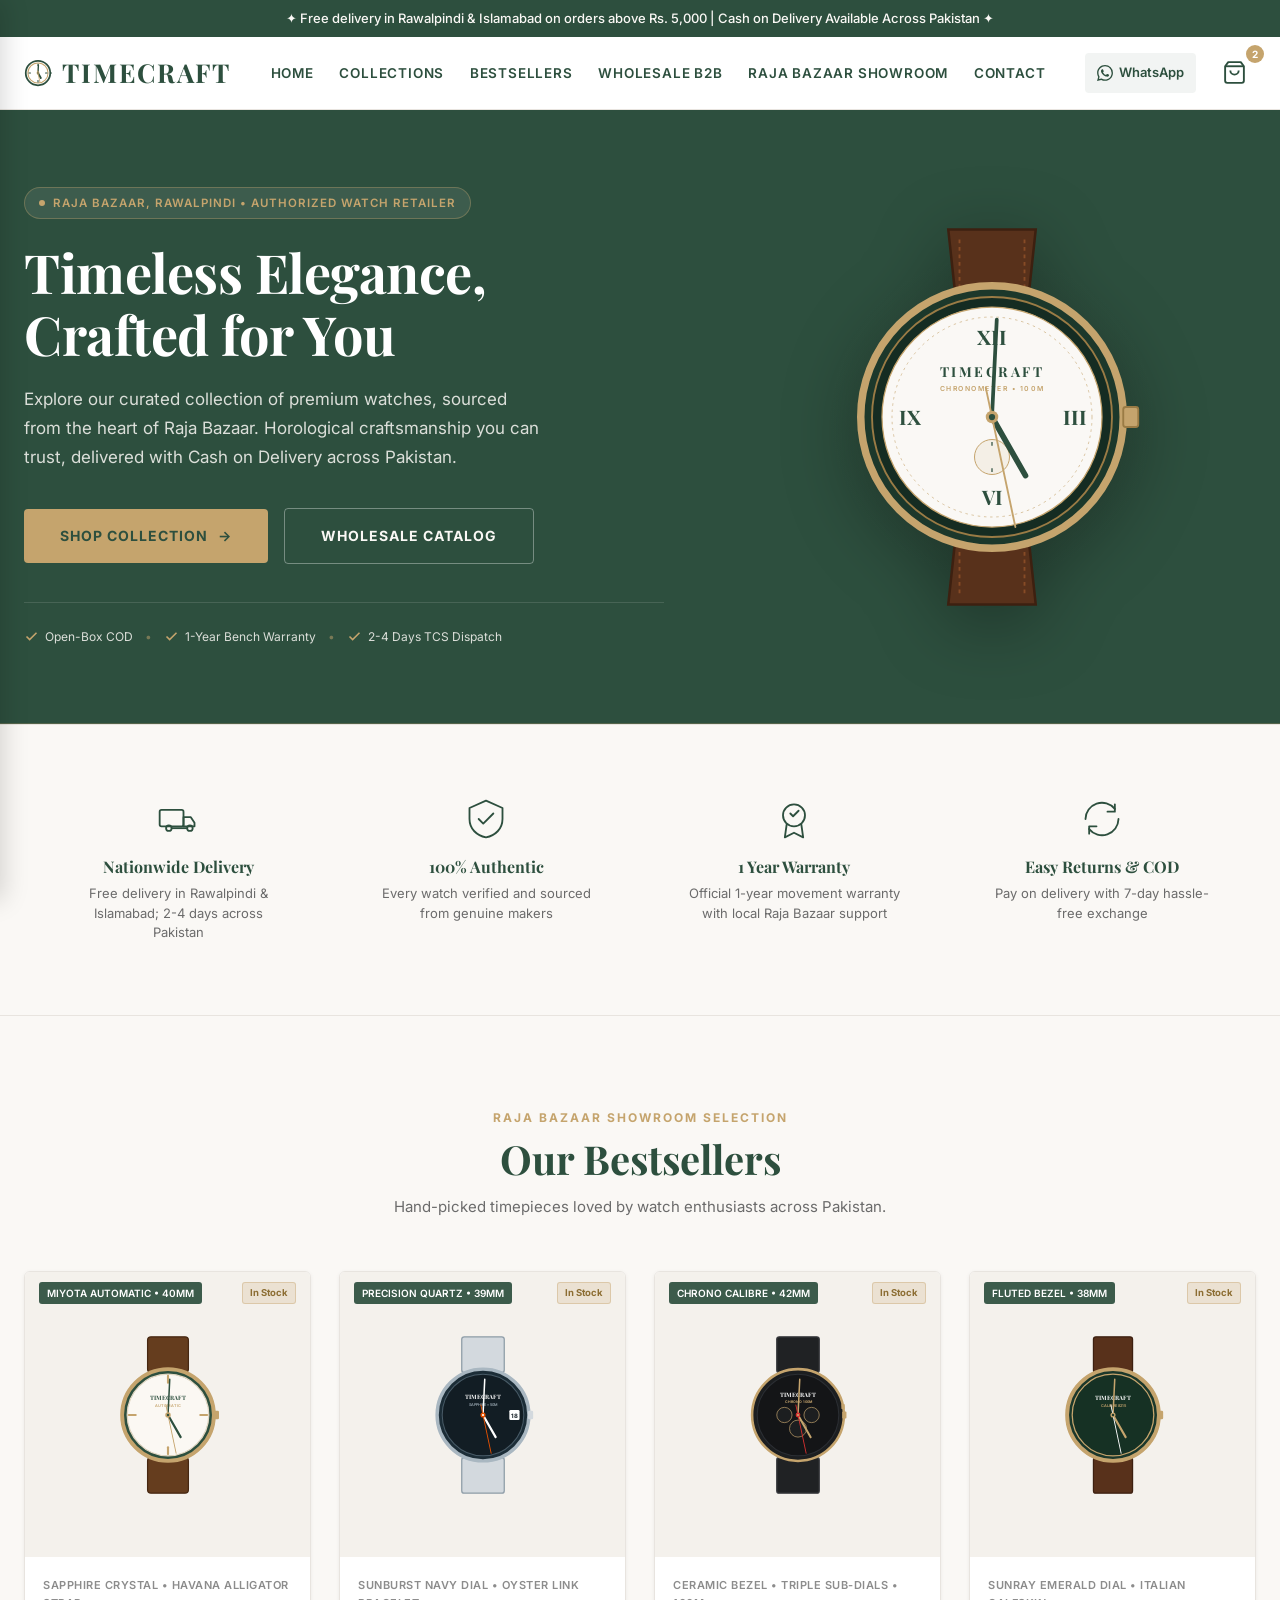
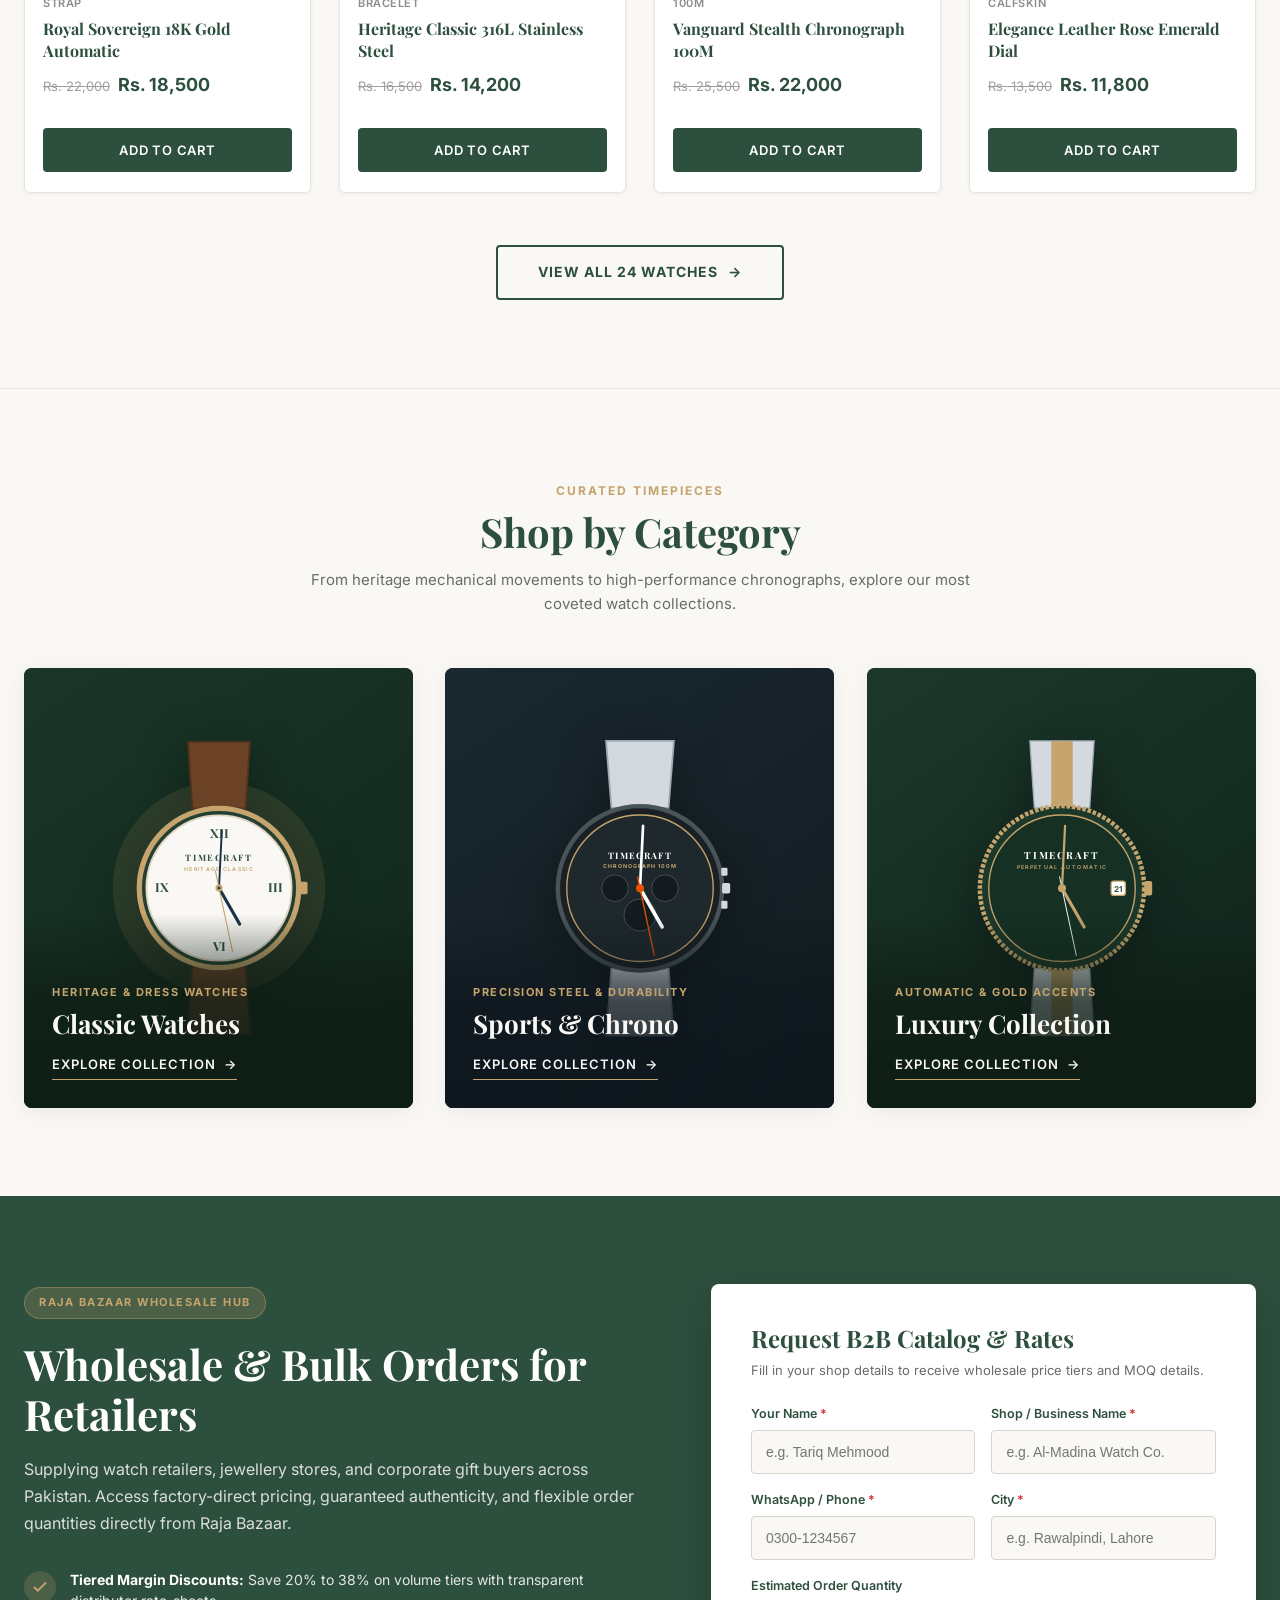
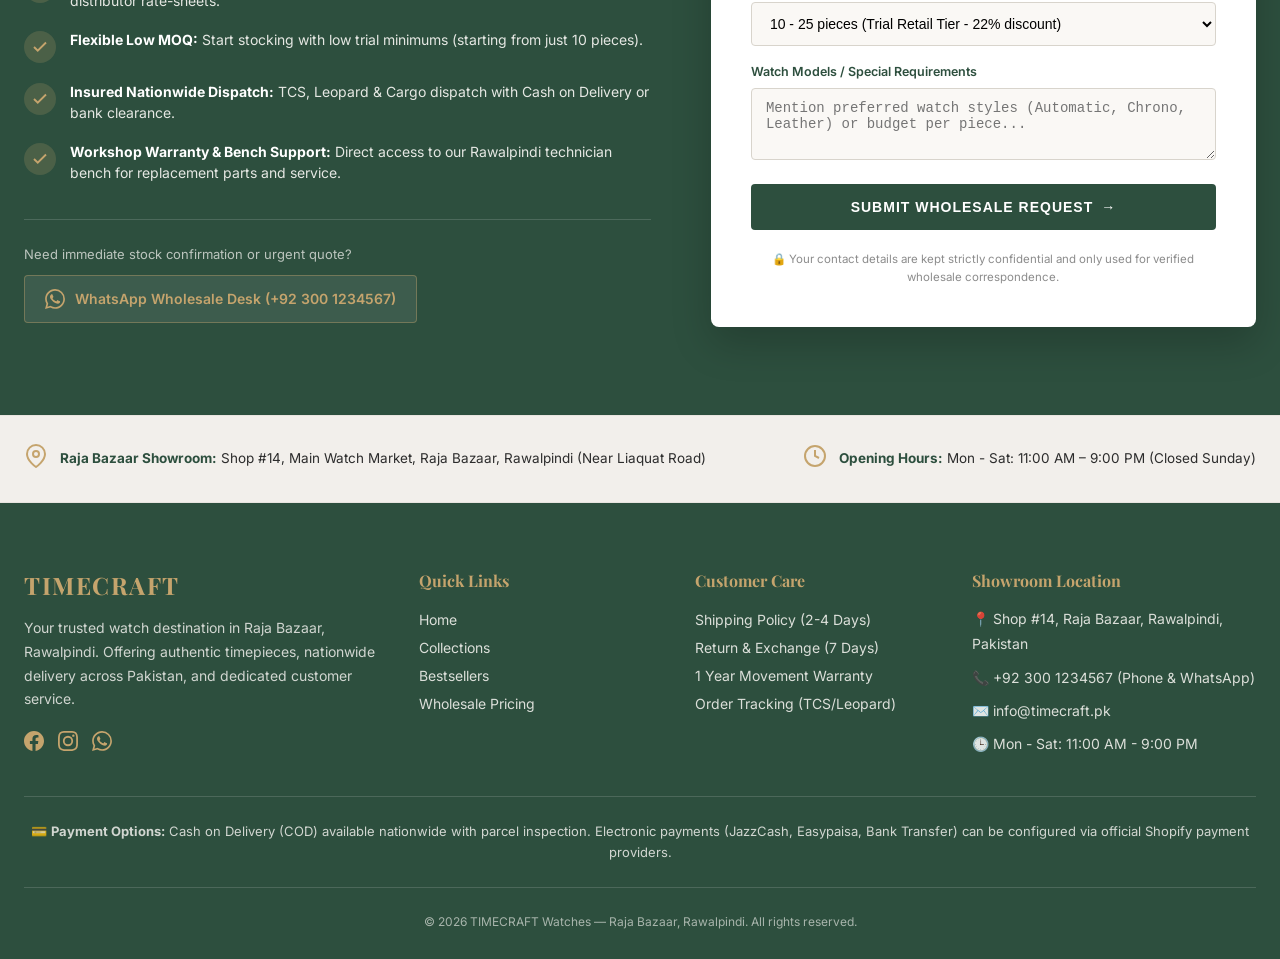
==== commit 0fc2a7fc: "fix(responsive): make storefront fully responsive across mobile, tablet, and desktop with zero horiz" ====
--- a/preview.html
+++ b/preview.html
@@ -127,7 +127,700 @@
       color: var(--color-accent);
       flex-shrink: 0;
     }
-  </style>
+  
+/* ==========================================================================
+   Comprehensive Storefront Responsiveness (Mobile, Tablet, Laptop, Desktop)
+   Yahan sabhi screen sizes ke mukammal fluid aur responsive rules hain
+   ========================================================================== */
+
+/* Universal fluid layout reset */
+*, *::before, *::after {
+  box-sizing: border-box;
+}
+
+html, body {
+  overflow-x: hidden;
+  width: 100%;
+  max-width: 100vw;
+  margin: 0;
+  padding: 0;
+  -webkit-text-size-adjust: 100%;
+}
+
+img, svg {
+  max-width: 100%;
+  height: auto;
+}
+
+/* Header section responsive layout */
+.header-section {
+  position: sticky;
+  top: 0;
+  z-index: 1000;
+  background: #FFFFFF;
+  border-bottom: 1px solid #E8E4DF;
+  width: 100%;
+}
+
+.header-inner {
+  max-width: 1320px;
+  margin: 0 auto;
+  padding: 0 clamp(12px, 3vw, 24px);
+  display: flex;
+  align-items: center;
+  justify-content: space-between;
+  height: 72px;
+  width: 100%;
+}
+
+.header-hamburger {
+  background: none;
+  border: none;
+  cursor: pointer;
+  color: #2D4F3E;
+  padding: 8px;
+  margin-left: -8px;
+  display: none;
+  min-width: 44px;
+  min-height: 44px;
+  align-items: center;
+  justify-content: center;
+}
+
+.header-logo a {
+  display: flex;
+  align-items: center;
+  gap: clamp(6px, 1.5vw, 10px);
+  text-decoration: none;
+  color: #2D4F3E;
+}
+
+.header-logo-text {
+  font-family: 'Playfair Display', serif;
+  font-size: clamp(20px, 4.5vw, 26px);
+  font-weight: 700;
+  letter-spacing: clamp(1px, 0.4vw, 2px);
+}
+
+.header-nav {
+  display: flex;
+  gap: clamp(14px, 2vw, 32px);
+  list-style: none;
+  margin: 0;
+  padding: 0;
+  align-items: center;
+}
+
+.header-nav a {
+  text-decoration: none;
+  color: #2D4F3E;
+  font-weight: 600;
+  font-size: clamp(12px, 1.15vw, 13.5px);
+  text-transform: uppercase;
+  letter-spacing: 0.8px;
+  transition: color 0.2s ease;
+  white-space: nowrap;
+}
+
+.header-nav a:hover {
+  color: #C5A46D;
+}
+
+.header-actions {
+  display: flex;
+  align-items: center;
+  gap: clamp(8px, 1.5vw, 16px);
+  flex-shrink: 0;
+}
+
+.header-wa-link {
+  display: inline-flex;
+  align-items: center;
+  gap: 6px;
+  font-size: 13px;
+  font-weight: 600;
+  color: #2D4F3E;
+  text-decoration: none;
+  padding: 7px 12px;
+  border-radius: 4px;
+  background: rgba(45, 79, 62, 0.06);
+  min-height: 40px;
+  transition: background 0.2s ease;
+}
+
+.header-wa-link:hover {
+  background: rgba(45, 79, 62, 0.12);
+}
+
+.header-cart {
+  position: relative;
+  color: #2D4F3E;
+  text-decoration: none;
+  display: flex;
+  align-items: center;
+  justify-content: center;
+  min-width: 44px;
+  min-height: 44px;
+  padding: 4px;
+}
+
+/* Yahan tablet aur mobile par desktop navigation hide hoti hai aur hamburger menu show hota hai */
+@media (max-width: 1024px) {
+  .header-hamburger {
+    display: flex !important;
+  }
+  .header-nav,
+  header nav {
+    display: none !important;
+  }
+  .header-inner {
+    height: 64px;
+  }
+}
+
+/* Yahan choti screens par WhatsApp text compact icon ban jata hai */
+@media (max-width: 480px) {
+  .header-inner {
+    height: 60px;
+    padding: 0 10px;
+  }
+  .header-wa-link span {
+    display: none;
+  }
+  .header-wa-link {
+    padding: 8px;
+    border-radius: 50%;
+    min-width: 40px;
+    min-height: 40px;
+    justify-content: center;
+  }
+}
+
+/* Mobile Slide-in Drawer */
+.mobile-nav-overlay {
+  display: none;
+  position: fixed;
+  inset: 0;
+  background: rgba(0,0,0,0.5);
+  z-index: 2000;
+  opacity: 0;
+  transition: opacity 0.3s ease;
+}
+.mobile-nav-overlay.active {
+  display: block;
+  opacity: 1;
+}
+
+.mobile-nav {
+  position: fixed;
+  top: 0;
+  left: 0;
+  width: 320px;
+  max-width: 85vw;
+  height: 100%;
+  background: #FFFFFF;
+  z-index: 2001;
+  transform: translateX(-100%);
+  transition: transform 0.35s cubic-bezier(0.16, 1, 0.3, 1);
+  display: flex;
+  flex-direction: column;
+  box-shadow: 4px 0 24px rgba(0,0,0,0.15);
+}
+.mobile-nav.active {
+  transform: translateX(0);
+}
+
+/* Hero Section */
+.hero-section {
+  background-color: #2D4F3E;
+  color: #FFFFFF;
+  position: relative;
+  overflow: hidden;
+  border-bottom: 1px solid rgba(197, 164, 109, 0.25);
+  width: 100%;
+}
+
+.hero-inner {
+  max-width: 1320px;
+  margin: 0 auto;
+  padding: clamp(40px, 6vw, 88px) clamp(16px, 3.5vw, 24px);
+  display: flex;
+  align-items: center;
+  gap: clamp(28px, 5vw, 64px);
+  width: 100%;
+}
+
+.hero-text {
+  flex: 1.15;
+  min-width: 0;
+}
+
+.hero-eyebrow {
+  display: inline-flex;
+  align-items: center;
+  gap: 8px;
+  background: rgba(255, 255, 255, 0.08);
+  border: 1px solid rgba(197, 164, 109, 0.35);
+  color: #C5A46D;
+  font-size: clamp(10px, 2.5vw, 11.5px);
+  font-weight: 600;
+  letter-spacing: 1px;
+  text-transform: uppercase;
+  padding: 6px 14px;
+  border-radius: 20px;
+  margin-bottom: 20px;
+  max-width: 100%;
+}
+
+.hero-heading {
+  font-family: 'Playfair Display', serif;
+  font-size: clamp(28px, 5.5vw, 54px);
+  font-weight: 700;
+  line-height: 1.15;
+  margin: 0 0 clamp(14px, 2vw, 20px);
+  color: #FFFFFF;
+  letter-spacing: -0.5px;
+}
+
+.hero-subheading {
+  font-family: 'Inter', sans-serif;
+  font-size: clamp(14.5px, 2vw, 17px);
+  line-height: 1.65;
+  color: rgba(250, 248, 245, 0.85);
+  margin: 0 0 clamp(22px, 3vw, 36px);
+  max-width: 540px;
+}
+
+.hero-actions {
+  display: flex;
+  align-items: center;
+  gap: 16px;
+  margin-bottom: clamp(24px, 3.5vw, 38px);
+  flex-wrap: wrap;
+}
+
+.hero-btn {
+  display: inline-flex;
+  align-items: center;
+  justify-content: center;
+  gap: 10px;
+  font-size: 13.5px;
+  font-weight: 700;
+  text-transform: uppercase;
+  letter-spacing: 1px;
+  padding: 15px clamp(20px, 3vw, 36px);
+  border-radius: 4px;
+  text-decoration: none;
+  min-height: 48px;
+  transition: transform 0.2s ease, background 0.2s ease;
+}
+
+.hero-btn--primary {
+  background-color: #C5A46D;
+  color: #2D4F3E;
+}
+.hero-btn--primary:hover {
+  background-color: #D6BA86;
+  transform: translateY(-2px);
+}
+
+.hero-btn--secondary {
+  background: transparent;
+  border: 1.5px solid rgba(255, 255, 255, 0.4);
+  color: #FAF8F5;
+}
+.hero-btn--secondary:hover {
+  background: rgba(255, 255, 255, 0.08);
+  border-color: #C5A46D;
+  color: #C5A46D;
+}
+
+.hero-media {
+  flex: 0.95;
+  display: flex;
+  align-items: center;
+  justify-content: center;
+  min-width: 0;
+  width: 100%;
+}
+
+.hero-watch-placeholder {
+  width: clamp(210px, 60vw, 400px);
+  max-width: 100%;
+  aspect-ratio: 1 / 1;
+  margin: 0 auto;
+}
+
+.hero-watch-svg {
+  width: 100%;
+  height: 100%;
+  display: block;
+}
+
+/* Yahan mobile par hero section stack hota hai aur watch center mein rehti hai */
+@media (max-width: 991px) {
+  .hero-inner {
+    flex-direction: column-reverse;
+    text-align: center;
+    gap: 36px;
+    padding: clamp(32px, 5vw, 56px) 16px;
+  }
+  .hero-text {
+    display: flex;
+    flex-direction: column;
+    align-items: center;
+    width: 100%;
+  }
+  .hero-actions {
+    justify-content: center;
+  }
+  .hero-trust-bar {
+    justify-content: center;
+  }
+}
+
+@media (max-width: 480px) {
+  .hero-actions {
+    flex-direction: column;
+    width: 100%;
+    gap: 12px;
+  }
+  .hero-btn {
+    width: 100%;
+    text-align: center;
+  }
+  .hero-watch-placeholder {
+    width: clamp(190px, 64vw, 280px);
+  }
+}
+
+/* Benefits Row Section */
+.benefits-section {
+  background: #FAF8F5;
+  padding: clamp(32px, 5vw, 48px) clamp(16px, 3.5vw, 24px);
+  border-top: 1px solid #E8E4DF;
+  border-bottom: 1px solid #E8E4DF;
+  width: 100%;
+}
+
+.benefits-grid {
+  max-width: 1320px;
+  margin: 0 auto;
+  display: grid;
+  grid-template-columns: repeat(4, 1fr);
+  gap: 0;
+  width: 100%;
+}
+
+.benefit-item {
+  display: flex;
+  flex-direction: column;
+  align-items: center;
+  text-align: center;
+  padding: 24px 16px;
+  position: relative;
+}
+
+@media (max-width: 991px) {
+  .benefits-grid {
+    grid-template-columns: repeat(2, 1fr);
+    gap: 16px;
+  }
+  .benefit-item {
+    padding: 16px 12px;
+  }
+}
+
+/* Yahan mobile par benefits aik column mein stack ho jate hain */
+@media (max-width: 540px) {
+  .benefits-grid {
+    grid-template-columns: 1fr;
+    gap: 12px;
+  }
+  .benefit-item {
+    border-bottom: 1px solid #E8E4DF;
+    padding-bottom: 18px;
+  }
+  .benefit-item:last-child {
+    border-bottom: none;
+    padding-bottom: 0;
+  }
+}
+
+/* Featured Bestsellers Grid */
+.featured-section {
+  background: #FAF8F5;
+  padding: clamp(48px, 7vw, 88px) clamp(16px, 3.5vw, 24px);
+  width: 100%;
+}
+
+.featured-inner {
+  max-width: 1320px;
+  margin: 0 auto;
+  width: 100%;
+}
+
+.featured-grid {
+  display: grid;
+  grid-template-columns: repeat(4, minmax(0, 1fr));
+  gap: clamp(16px, 2.5vw, 28px);
+  width: 100%;
+}
+
+.product-card {
+  background: #FFFFFF;
+  border: 1px solid #E8E4DF;
+  border-radius: 6px;
+  overflow: hidden;
+  display: flex;
+  flex-direction: column;
+  position: relative;
+  min-width: 0;
+  transition: transform 0.3s ease, box-shadow 0.3s ease;
+}
+
+.product-card:hover {
+  transform: translateY(-4px);
+  box-shadow: 0 12px 28px rgba(45, 79, 62, 0.08);
+}
+
+.product-card__badge {
+  background: rgba(45, 79, 62, 0.92);
+  color: #FFFFFF;
+  font-size: 10px;
+  font-weight: 600;
+  padding: 3px 8px;
+  border-radius: 3px;
+  text-transform: uppercase;
+  max-width: calc(100% - 75px);
+  white-space: nowrap;
+  overflow: hidden;
+  text-overflow: ellipsis;
+}
+
+.product-card__btn {
+  width: 100%;
+  background: #2D4F3E;
+  color: #FFFFFF;
+  font-size: 13px;
+  font-weight: 600;
+  text-transform: uppercase;
+  letter-spacing: 0.8px;
+  padding: 13px;
+  border: none;
+  border-radius: 4px;
+  cursor: pointer;
+  min-height: 44px;
+  transition: background 0.2s ease;
+}
+
+.product-card__btn:hover {
+  background: #1E3A2B;
+}
+
+@media (max-width: 1024px) {
+  .featured-grid {
+    grid-template-columns: repeat(2, minmax(0, 1fr));
+    gap: 20px;
+  }
+}
+
+/* Yahan mobile par product cards aik column mein aate hain */
+@media (max-width: 600px) {
+  .featured-grid {
+    grid-template-columns: 1fr;
+    gap: 20px;
+    max-width: 420px;
+    margin: 0 auto;
+  }
+}
+
+/* Category Tiles ("Shop by Category") */
+.categories-section {
+  padding: clamp(48px, 7vw, 88px) clamp(16px, 3.5vw, 24px);
+  background: #FAF8F5;
+  width: 100%;
+}
+
+.category-tiles-grid {
+  display: grid;
+  grid-template-columns: repeat(3, minmax(0, 1fr));
+  gap: clamp(20px, 3vw, 32px);
+  width: 100%;
+}
+
+.category-tile {
+  border-radius: 8px;
+  overflow: hidden;
+  box-shadow: 0 4px 20px rgba(45, 79, 62, 0.08);
+  transition: transform 0.4s cubic-bezier(0.16, 1, 0.3, 1);
+  min-width: 0;
+}
+
+.category-tile:hover {
+  transform: translateY(-6px);
+}
+
+.category-tile a {
+  display: flex;
+  flex-direction: column;
+  height: 100%;
+  min-height: clamp(380px, 55vw, 440px);
+  text-decoration: none;
+  color: inherit;
+  position: relative;
+}
+
+@media (max-width: 991px) {
+  .category-tiles-grid {
+    grid-template-columns: repeat(2, minmax(0, 1fr));
+    gap: 20px;
+  }
+  .category-tile:nth-child(3) {
+    grid-column: span 2;
+  }
+}
+
+/* Yahan category cards mobile par aik column mein aate hain */
+@media (max-width: 640px) {
+  .category-tiles-grid {
+    grid-template-columns: 1fr;
+    gap: 20px;
+  }
+  .category-tile:nth-child(3) {
+    grid-column: span 1;
+  }
+  .category-tile a {
+    min-height: 380px;
+  }
+}
+
+/* Wholesale Section */
+.wholesale-unified-section {
+  background-color: #2D4F3E;
+  color: #FAF8F5;
+  padding: clamp(48px, 7vw, 88px) clamp(16px, 3.5vw, 24px);
+  position: relative;
+  width: 100%;
+}
+
+.wholesale-unified-container {
+  max-width: 1320px;
+  margin: 0 auto;
+  width: 100%;
+}
+
+.wholesale-unified-card {
+  display: grid;
+  grid-template-columns: 1.15fr 1fr;
+  gap: clamp(32px, 5vw, 60px);
+  align-items: center;
+  width: 100%;
+}
+
+.wholesale-form-card {
+  background: #FFFFFF;
+  border-radius: 8px;
+  padding: clamp(24px, 4.5vw, 40px) clamp(16px, 4.5vw, 32px);
+  box-shadow: 0 16px 40px rgba(0,0,0,0.22);
+  width: 100%;
+  box-sizing: border-box;
+}
+
+.form-row-2col {
+  display: grid;
+  grid-template-columns: 1fr 1fr;
+  gap: 16px;
+  width: 100%;
+}
+
+/* Yahan wholesale section mobile par stack hota hai */
+@media (max-width: 991px) {
+  .wholesale-unified-card {
+    grid-template-columns: 1fr;
+    gap: 36px;
+  }
+}
+
+/* Yahan wholesale form fields mobile par single column ban jati hain */
+@media (max-width: 540px) {
+  .form-row-2col {
+    grid-template-columns: 1fr;
+    gap: 14px;
+  }
+}
+
+/* Showroom Strip */
+.showroom-strip {
+  background: #F2EFEB;
+  border-top: 1px solid #E8E4DF;
+  border-bottom: 1px solid #E8E4DF;
+  padding: clamp(20px, 3.5vw, 28px) clamp(16px, 3vw, 24px);
+  font-size: 13.5px;
+  color: #2C2C2C;
+  width: 100%;
+}
+
+.showroom-strip__inner {
+  max-width: 1320px;
+  margin: 0 auto;
+  display: flex;
+  align-items: center;
+  justify-content: space-between;
+  flex-wrap: wrap;
+  gap: 20px;
+  width: 100%;
+}
+
+.showroom-strip__col {
+  display: flex;
+  align-items: center;
+  gap: 12px;
+}
+
+@media (max-width: 768px) {
+  .showroom-strip__inner {
+    flex-direction: column;
+    align-items: flex-start;
+    gap: 16px;
+  }
+}
+
+/* Footer Section */
+.site-footer {
+  background-color: #2D4F3E;
+  color: #FAF8F5;
+  padding: clamp(48px, 6vw, 68px) clamp(16px, 3.5vw, 24px) 28px;
+  font-family: 'Inter', sans-serif;
+  width: 100%;
+}
+
+.footer-grid {
+  display: grid;
+  grid-template-columns: 1.5fr 1fr 1fr 1.2fr;
+  gap: clamp(24px, 3.5vw, 40px);
+  padding-bottom: 40px;
+  border-bottom: 1px solid rgba(250, 248, 245, 0.15);
+  width: 100%;
+}
+
+@media (max-width: 991px) {
+  .footer-grid {
+    grid-template-columns: repeat(2, 1fr);
+    gap: 32px;
+  }
+}
+
+/* Yahan footer mobile par aik column mein aata hai */
+@media (max-width: 540px) {
+  .footer-grid {
+    grid-template-columns: 1fr;
+    gap: 28px;
+    text-align: left;
+  }
+}
+
+</style>
 </head>
 <body>
 
@@ -142,10 +835,10 @@
 
   <!-- Header Section -->
   <header class="header-section" style="position: sticky; top: 0; z-index: 1000; background: #FFFFFF; border-bottom: 1px solid #E8E4DF;">
-    <div class="header-inner" style="max-width: 1320px; margin: 0 auto; padding: 0 24px; display: flex; align-items: center; justify-content: space-between; height: 72px;">
+    <div class="header-inner">
       
       <!-- Hamburger Menu for mobile -->
-      <button class="header-hamburger" aria-label="Open menu" onclick="document.getElementById('mobile-nav-drawer').classList.add('active'); document.getElementById('mobile-nav-overlay').classList.add('active');" style="background: none; border: none; cursor: pointer; color: #2D4F3E; display: none;">
+      <button class="header-hamburger" aria-label="Open menu" onclick="document.getElementById('mobile-nav-drawer').classList.add('active'); document.getElementById('mobile-nav-overlay').classList.add('active');">
         <svg xmlns="http://www.w3.org/2000/svg" fill="none" viewBox="0 0 24 24" stroke="currentColor" stroke-width="2" style="width: 26px; height: 26px;">
           <path stroke-linecap="round" stroke-linejoin="round" d="M4 6h16M4 12h16M4 18h16"/>
         </svg>
@@ -153,8 +846,8 @@
 
       <!-- Logo with watch icon (Rawalpindi live analog clock) -->
       <div class="header-logo">
-        <a href="#" style="display: flex; align-items: center; gap: 10px; text-decoration: none; color: #2D4F3E;">
-          <svg class="header-clock-emblem" data-header-clock data-live-clock="svg" data-clock-pivot="16 16" xmlns="http://www.w3.org/2000/svg" viewBox="0 0 32 32" fill="none" style="width: 30px; height: 30px;" aria-label="Rawalpindi Live Clock" role="img">
+        <a href="#" class="header-logo-link">
+          <svg class="header-clock-emblem" data-header-clock data-live-clock="svg" data-clock-pivot="16 16" xmlns="http://www.w3.org/2000/svg" viewBox="0 0 32 32" fill="none" aria-label="Rawalpindi Live Clock" role="img">
             <circle cx="16" cy="16" r="14" stroke="#2D4F3E" stroke-width="2"/>
             <circle cx="16" cy="16" r="11.5" stroke="#C5A46D" stroke-width="1.2"/>
             <path d="M30 14.8v2.4h1a0.4 0.4 0 0 0 0.4-0.4v-1.6a0.4 0.4 0 0 0-0.4-0.4h-1z" fill="#2D4F3E"/>
@@ -170,13 +863,13 @@
             <circle cx="16" cy="16" r="1.6" fill="#C5A46D"/>
             <circle cx="16" cy="16" r="0.75" fill="#2D4F3E"/>
           </svg>
-          <span style="font-family: 'Playfair Display', serif; font-size: 26px; font-weight: 700; letter-spacing: 2px;">TIMECRAFT</span>
+          <span class="header-logo-text">TIMECRAFT</span>
         </a>
       </div>
 
       <!-- Desktop Nav Links -->
       <nav>
-        <ul class="header-nav" style="display: flex; gap: 32px; list-style: none; margin: 0; padding: 0;">
+        <ul class="header-nav">
           <li><a href="#" style="text-decoration: none; color: #2D4F3E; font-weight: 600; font-size: 13.5px; text-transform: uppercase; letter-spacing: 0.8px;">Home</a></li>
           <li><a href="#categories" style="text-decoration: none; color: #2D4F3E; font-weight: 600; font-size: 13.5px; text-transform: uppercase; letter-spacing: 0.8px;">Collections</a></li>
           <li><a href="#featured" style="text-decoration: none; color: #2D4F3E; font-weight: 600; font-size: 13.5px; text-transform: uppercase; letter-spacing: 0.8px;">Bestsellers</a></li>
@@ -187,13 +880,13 @@
       </nav>
 
       <!-- Cart Icon -->
-      <div class="header-actions" style="display: flex; align-items: center; gap: 16px;">
-        <a href="https://wa.me/923001234567?text=Hi%20TimeCraft%2C%20I%20have%20an%20inquiry%20regarding%20watches" target="_blank" rel="noopener" class="header-wa-link" style="display: inline-flex; align-items: center; gap: 6px; font-size: 13px; font-weight: 600; color: #2D4F3E; text-decoration: none; padding: 6px 12px; border-radius: 4px; background: rgba(45, 79, 62, 0.06);">
+      <div class="header-actions">
+        <a href="https://wa.me/923001234567?text=Hi%20TimeCraft%2C%20I%20have%20an%20inquiry%20regarding%20watches" target="_blank" rel="noopener" class="header-wa-link">
           <svg width="16" height="16" viewBox="0 0 24 24" fill="currentColor"><path d="M17.472 14.382c-.297-.149-1.758-.867-2.03-.967-.273-.099-.471-.148-.67.15-.197.297-.767.966-.94 1.164-.173.199-.347.223-.644.075-.297-.15-1.255-.463-2.39-1.475-.883-.788-1.48-1.761-1.653-2.059-.173-.297-.018-.458.13-.606.134-.133.298-.347.446-.52.149-.174.198-.298.298-.497.099-.198.05-.371-.025-.52-.075-.149-.669-1.612-.916-2.207-.242-.579-.487-.5-.669-.51-.173-.008-.371-.01-.57-.01-.198 0-.52.074-.792.372-.272.297-1.04 1.016-1.04 2.479 0 1.462 1.065 2.875 1.213 3.074.149.198 2.096 3.2 5.077 4.487.709.306 1.262.489 1.694.625.712.227 1.36.195 1.871.118.571-.085 1.758-.719 2.006-1.413.248-.694.248-1.289.173-1.413-.074-.124-.272-.198-.57-.347m-5.421 7.403h-.004a9.87 9.87 0 01-5.031-1.378l-.361-.214-3.741.982.998-3.648-.235-.374a9.86 9.86 0 01-1.51-5.26c.001-5.45 4.436-9.884 9.888-9.884 2.64 0 5.122 1.03 6.988 2.898a9.825 9.825 0 012.893 6.994c-.003 5.45-4.437 9.884-9.885 9.884m8.413-18.297A11.815 11.815 0 0012.05 0C5.495 0 .16 5.335.157 11.892c0 2.096.547 4.142 1.588 5.945L.057 24l6.305-1.654a11.882 11.882 0 005.683 1.448h.005c6.554 0 11.89-5.335 11.893-11.893a11.821 11.821 0 00-3.48-8.413z"/></svg>
           <span>WhatsApp</span>
         </a>
 
-        <a href="#cart" class="header-cart" aria-label="Cart" style="position: relative; color: #2D4F3E; text-decoration: none; display: flex; align-items: center;">
+        <a href="#cart" class="header-cart" aria-label="Cart">
           <svg xmlns="http://www.w3.org/2000/svg" fill="none" viewBox="0 0 24 24" stroke="currentColor" stroke-width="1.8" style="width: 25px; height: 25px;">
             <path stroke-linecap="round" stroke-linejoin="round" d="M6 2L3 6v14a2 2 0 002 2h14a2 2 0 002-2V6l-3-4z"/>
             <line x1="3" y1="6" x2="21" y2="6"/>
@@ -233,7 +926,7 @@
 
   <!-- Hero Section -->
   <section class="hero-section" style="background-color: #2D4F3E; color: #FFFFFF; position: relative; overflow: hidden; border-bottom: 1px solid rgba(197, 164, 109, 0.25);">
-    <div class="hero-inner" style="max-width: 1320px; margin: 0 auto; padding: 88px 24px; display: flex; align-items: center; gap: 64px;">
+    <div class="hero-inner">
       
       <!-- Text Content Column -->
       <div class="hero-text" style="flex: 1.15; min-width: 0;">
@@ -346,7 +1039,7 @@
 
   <!-- Benefits Row Section -->
   <section class="benefits-section reveal-on-scroll" style="background: #FAF8F5; padding: 48px 24px; border-top: 1px solid #E8E4DF; border-bottom: 1px solid #E8E4DF;">
-    <div class="benefits-grid reveal-stagger-parent" style="max-width: 1320px; margin: 0 auto; display: grid; grid-template-columns: repeat(4, 1fr); gap: 0;">
+    <div class="benefits-grid reveal-stagger-parent">
       
       <!-- Benefit 1 -->
       <div class="benefit-item reveal-stagger-child" style="display: flex; flex-direction: column; align-items: center; text-align: center; padding: 24px 20px; position: relative;">
@@ -418,7 +1111,7 @@
       </div>
 
       <!-- 4-Column Product Grid -->
-      <div class="featured-grid reveal-stagger-parent" style="display: grid; grid-template-columns: repeat(4, 1fr); gap: 28px;">
+      <div class="featured-grid reveal-stagger-parent">
         
         <!-- Card 1 -->
         <div class="product-card reveal-stagger-child" style="background: #FFFFFF; border: 1px solid #E8E4DF; border-radius: 6px; overflow: hidden; display: flex; flex-direction: column; position: relative;">
@@ -592,7 +1285,7 @@
       </div>
 
       <!-- 3 Spacious Equal-Width Portrait Cards -->
-      <div class="category-tiles-grid reveal-stagger-parent" style="display: grid; grid-template-columns: repeat(3, minmax(0, 1fr)); gap: 32px;">
+      <div class="category-tiles-grid reveal-stagger-parent">
         
         <!-- Category Card 1: Classic Watches -->
         <div class="category-tile reveal-stagger-child" style="border-radius: 8px; overflow: hidden; background: #1E3A2B; box-shadow: 0 4px 20px rgba(45, 79, 62, 0.08); transition: transform 0.4s cubic-bezier(0.16, 1, 0.3, 1);">
@@ -719,7 +1412,7 @@
   <section class="wholesale-unified-section reveal-on-scroll" id="wholesale" style="background-color: #2D4F3E; color: #FAF8F5; padding: 88px 24px; position: relative;">
     <div class="wholesale-unified-container" style="max-width: 1320px; margin: 0 auto;">
       
-      <div class="wholesale-unified-card" style="display: grid; grid-template-columns: 1.15fr 1fr; gap: 60px; align-items: center;">
+      <div class="wholesale-unified-card">
         
         <!-- Left Column: Value Proposition -->
         <div class="wholesale-content-col">
@@ -791,7 +1484,7 @@
                 <p style="margin: 4px 0 0;">Our Raja Bazaar sales representative will contact you via WhatsApp / Phone within 24 hours with our catalog and rate sheet.</p>
               </div>
 
-              <div style="display: grid; grid-template-columns: 1fr 1fr; gap: 16px;">
+              <div class="form-row-2col">
                 <div>
                   <label style="display: block; font-size: 12.5px; font-weight: 600; color: #2D4F3E; margin-bottom: 6px;">Your Name <span style="color: #D32F2F;">*</span></label>
                   <input type="text" placeholder="e.g. Tariq Mehmood" required style="width: 100%; padding: 11px 14px; border: 1px solid #D8D4CC; border-radius: 4px; font-size: 14px; box-sizing: border-box; background: #FAF8F5;">
@@ -802,7 +1495,7 @@
                 </div>
               </div>
 
-              <div style="display: grid; grid-template-columns: 1fr 1fr; gap: 16px;">
+              <div class="form-row-2col">
                 <div>
                   <label style="display: block; font-size: 12.5px; font-weight: 600; color: #2D4F3E; margin-bottom: 6px;">WhatsApp / Phone <span style="color: #D32F2F;">*</span></label>
                   <input type="tel" placeholder="0300-1234567" required style="width: 100%; padding: 11px 14px; border: 1px solid #D8D4CC; border-radius: 4px; font-size: 14px; box-sizing: border-box; background: #FAF8F5;">
@@ -873,7 +1566,7 @@
   <footer class="site-footer" id="footer" style="background-color: #2D4F3E; color: #FAF8F5; padding: 68px 24px 28px; font-family: 'Inter', sans-serif;">
     <div style="max-width: 1320px; margin: 0 auto;">
       
-      <div style="display: grid; grid-template-columns: 1.5fr 1fr 1fr 1.2fr; gap: 40px; padding-bottom: 40px; border-bottom: 1px solid rgba(250, 248, 245, 0.15);">
+      <div class="footer-grid">
         
         <!-- Col 1: Brand & Social -->
         <div>
--- a/assets/theme.css
+++ b/assets/theme.css
@@ -1478,3 +1478,704 @@
     transition: none !important;
   }
 }
+
+
+/* ==========================================================================
+   Comprehensive Storefront Responsiveness (Mobile, Tablet, Laptop, Desktop)
+   Yahan sabhi screen sizes ke mukammal fluid aur responsive rules hain
+   ========================================================================== */
+
+/* Universal fluid layout reset */
+*, *::before, *::after {
+  box-sizing: border-box;
+}
+
+html, body {
+  overflow-x: hidden;
+  width: 100%;
+  max-width: 100vw;
+  margin: 0;
+  padding: 0;
+  -webkit-text-size-adjust: 100%;
+}
+
+img, svg {
+  max-width: 100%;
+  height: auto;
+}
+
+/* Header section responsive layout */
+.header-section {
+  position: sticky;
+  top: 0;
+  z-index: 1000;
+  background: #FFFFFF;
+  border-bottom: 1px solid #E8E4DF;
+  width: 100%;
+}
+
+.header-inner {
+  max-width: 1320px;
+  margin: 0 auto;
+  padding: 0 clamp(12px, 3vw, 24px);
+  display: flex;
+  align-items: center;
+  justify-content: space-between;
+  height: 72px;
+  width: 100%;
+}
+
+.header-hamburger {
+  background: none;
+  border: none;
+  cursor: pointer;
+  color: #2D4F3E;
+  padding: 8px;
+  margin-left: -8px;
+  display: none;
+  min-width: 44px;
+  min-height: 44px;
+  align-items: center;
+  justify-content: center;
+}
+
+.header-logo a {
+  display: flex;
+  align-items: center;
+  gap: clamp(6px, 1.5vw, 10px);
+  text-decoration: none;
+  color: #2D4F3E;
+}
+
+.header-logo-text {
+  font-family: 'Playfair Display', serif;
+  font-size: clamp(20px, 4.5vw, 26px);
+  font-weight: 700;
+  letter-spacing: clamp(1px, 0.4vw, 2px);
+}
+
+.header-nav {
+  display: flex;
+  gap: clamp(14px, 2vw, 32px);
+  list-style: none;
+  margin: 0;
+  padding: 0;
+  align-items: center;
+}
+
+.header-nav a {
+  text-decoration: none;
+  color: #2D4F3E;
+  font-weight: 600;
+  font-size: clamp(12px, 1.15vw, 13.5px);
+  text-transform: uppercase;
+  letter-spacing: 0.8px;
+  transition: color 0.2s ease;
+  white-space: nowrap;
+}
+
+.header-nav a:hover {
+  color: #C5A46D;
+}
+
+.header-actions {
+  display: flex;
+  align-items: center;
+  gap: clamp(8px, 1.5vw, 16px);
+  flex-shrink: 0;
+}
+
+.header-wa-link {
+  display: inline-flex;
+  align-items: center;
+  gap: 6px;
+  font-size: 13px;
+  font-weight: 600;
+  color: #2D4F3E;
+  text-decoration: none;
+  padding: 7px 12px;
+  border-radius: 4px;
+  background: rgba(45, 79, 62, 0.06);
+  min-height: 40px;
+  transition: background 0.2s ease;
+}
+
+.header-wa-link:hover {
+  background: rgba(45, 79, 62, 0.12);
+}
+
+.header-cart {
+  position: relative;
+  color: #2D4F3E;
+  text-decoration: none;
+  display: flex;
+  align-items: center;
+  justify-content: center;
+  min-width: 44px;
+  min-height: 44px;
+  padding: 4px;
+}
+
+/* Yahan tablet aur mobile par desktop navigation hide hoti hai aur hamburger menu show hota hai */
+@media (max-width: 1024px) {
+  .header-hamburger {
+    display: flex !important;
+  }
+  .header-nav,
+  header nav {
+    display: none !important;
+  }
+  .header-inner {
+    height: 64px;
+  }
+}
+
+/* Yahan choti screens par WhatsApp text compact icon ban jata hai */
+@media (max-width: 480px) {
+  .header-inner {
+    height: 60px;
+    padding: 0 10px;
+  }
+  .header-wa-link span {
+    display: none;
+  }
+  .header-wa-link {
+    padding: 8px;
+    border-radius: 50%;
+    min-width: 40px;
+    min-height: 40px;
+    justify-content: center;
+  }
+}
+
+/* Mobile Slide-in Drawer */
+.mobile-nav-overlay {
+  display: none;
+  position: fixed;
+  inset: 0;
+  background: rgba(0,0,0,0.5);
+  z-index: 2000;
+  opacity: 0;
+  transition: opacity 0.3s ease;
+}
+.mobile-nav-overlay.active {
+  display: block;
+  opacity: 1;
+}
+
+.mobile-nav {
+  position: fixed;
+  top: 0;
+  left: 0;
+  width: 320px;
+  max-width: 85vw;
+  height: 100%;
+  background: #FFFFFF;
+  z-index: 2001;
+  transform: translateX(-100%);
+  transition: transform 0.35s cubic-bezier(0.16, 1, 0.3, 1);
+  display: flex;
+  flex-direction: column;
+  box-shadow: 4px 0 24px rgba(0,0,0,0.15);
+}
+.mobile-nav.active {
+  transform: translateX(0);
+}
+
+/* Hero Section */
+.hero-section {
+  background-color: #2D4F3E;
+  color: #FFFFFF;
+  position: relative;
+  overflow: hidden;
+  border-bottom: 1px solid rgba(197, 164, 109, 0.25);
+  width: 100%;
+}
+
+.hero-inner {
+  max-width: 1320px;
+  margin: 0 auto;
+  padding: clamp(40px, 6vw, 88px) clamp(16px, 3.5vw, 24px);
+  display: flex;
+  align-items: center;
+  gap: clamp(28px, 5vw, 64px);
+  width: 100%;
+}
+
+.hero-text {
+  flex: 1.15;
+  min-width: 0;
+}
+
+.hero-eyebrow {
+  display: inline-flex;
+  align-items: center;
+  gap: 8px;
+  background: rgba(255, 255, 255, 0.08);
+  border: 1px solid rgba(197, 164, 109, 0.35);
+  color: #C5A46D;
+  font-size: clamp(10px, 2.5vw, 11.5px);
+  font-weight: 600;
+  letter-spacing: 1px;
+  text-transform: uppercase;
+  padding: 6px 14px;
+  border-radius: 20px;
+  margin-bottom: 20px;
+  max-width: 100%;
+}
+
+.hero-heading {
+  font-family: 'Playfair Display', serif;
+  font-size: clamp(28px, 5.5vw, 54px);
+  font-weight: 700;
+  line-height: 1.15;
+  margin: 0 0 clamp(14px, 2vw, 20px);
+  color: #FFFFFF;
+  letter-spacing: -0.5px;
+}
+
+.hero-subheading {
+  font-family: 'Inter', sans-serif;
+  font-size: clamp(14.5px, 2vw, 17px);
+  line-height: 1.65;
+  color: rgba(250, 248, 245, 0.85);
+  margin: 0 0 clamp(22px, 3vw, 36px);
+  max-width: 540px;
+}
+
+.hero-actions {
+  display: flex;
+  align-items: center;
+  gap: 16px;
+  margin-bottom: clamp(24px, 3.5vw, 38px);
+  flex-wrap: wrap;
+}
+
+.hero-btn {
+  display: inline-flex;
+  align-items: center;
+  justify-content: center;
+  gap: 10px;
+  font-size: 13.5px;
+  font-weight: 700;
+  text-transform: uppercase;
+  letter-spacing: 1px;
+  padding: 15px clamp(20px, 3vw, 36px);
+  border-radius: 4px;
+  text-decoration: none;
+  min-height: 48px;
+  transition: transform 0.2s ease, background 0.2s ease;
+}
+
+.hero-btn--primary {
+  background-color: #C5A46D;
+  color: #2D4F3E;
+}
+.hero-btn--primary:hover {
+  background-color: #D6BA86;
+  transform: translateY(-2px);
+}
+
+.hero-btn--secondary {
+  background: transparent;
+  border: 1.5px solid rgba(255, 255, 255, 0.4);
+  color: #FAF8F5;
+}
+.hero-btn--secondary:hover {
+  background: rgba(255, 255, 255, 0.08);
+  border-color: #C5A46D;
+  color: #C5A46D;
+}
+
+.hero-media {
+  flex: 0.95;
+  display: flex;
+  align-items: center;
+  justify-content: center;
+  min-width: 0;
+  width: 100%;
+}
+
+.hero-watch-placeholder {
+  width: clamp(210px, 60vw, 400px);
+  max-width: 100%;
+  aspect-ratio: 1 / 1;
+  margin: 0 auto;
+}
+
+.hero-watch-svg {
+  width: 100%;
+  height: 100%;
+  display: block;
+}
+
+/* Yahan mobile par hero section stack hota hai aur watch center mein rehti hai */
+@media (max-width: 991px) {
+  .hero-inner {
+    flex-direction: column-reverse;
+    text-align: center;
+    gap: 36px;
+    padding: clamp(32px, 5vw, 56px) 16px;
+  }
+  .hero-text {
+    display: flex;
+    flex-direction: column;
+    align-items: center;
+    width: 100%;
+  }
+  .hero-actions {
+    justify-content: center;
+  }
+  .hero-trust-bar {
+    justify-content: center;
+  }
+}
+
+@media (max-width: 480px) {
+  .hero-actions {
+    flex-direction: column;
+    width: 100%;
+    gap: 12px;
+  }
+  .hero-btn {
+    width: 100%;
+    text-align: center;
+  }
+  .hero-watch-placeholder {
+    width: clamp(190px, 64vw, 280px);
+  }
+}
+
+/* Benefits Row Section */
+.benefits-section {
+  background: #FAF8F5;
+  padding: clamp(32px, 5vw, 48px) clamp(16px, 3.5vw, 24px);
+  border-top: 1px solid #E8E4DF;
+  border-bottom: 1px solid #E8E4DF;
+  width: 100%;
+}
+
+.benefits-grid {
+  max-width: 1320px;
+  margin: 0 auto;
+  display: grid;
+  grid-template-columns: repeat(4, 1fr);
+  gap: 0;
+  width: 100%;
+}
+
+.benefit-item {
+  display: flex;
+  flex-direction: column;
+  align-items: center;
+  text-align: center;
+  padding: 24px 16px;
+  position: relative;
+}
+
+@media (max-width: 991px) {
+  .benefits-grid {
+    grid-template-columns: repeat(2, 1fr);
+    gap: 16px;
+  }
+  .benefit-item {
+    padding: 16px 12px;
+  }
+}
+
+/* Yahan mobile par benefits aik column mein stack ho jate hain */
+@media (max-width: 540px) {
+  .benefits-grid {
+    grid-template-columns: 1fr;
+    gap: 12px;
+  }
+  .benefit-item {
+    border-bottom: 1px solid #E8E4DF;
+    padding-bottom: 18px;
+  }
+  .benefit-item:last-child {
+    border-bottom: none;
+    padding-bottom: 0;
+  }
+}
+
+/* Featured Bestsellers Grid */
+.featured-section {
+  background: #FAF8F5;
+  padding: clamp(48px, 7vw, 88px) clamp(16px, 3.5vw, 24px);
+  width: 100%;
+}
+
+.featured-inner {
+  max-width: 1320px;
+  margin: 0 auto;
+  width: 100%;
+}
+
+.featured-grid {
+  display: grid;
+  grid-template-columns: repeat(4, minmax(0, 1fr));
+  gap: clamp(16px, 2.5vw, 28px);
+  width: 100%;
+}
+
+.product-card {
+  background: #FFFFFF;
+  border: 1px solid #E8E4DF;
+  border-radius: 6px;
+  overflow: hidden;
+  display: flex;
+  flex-direction: column;
+  position: relative;
+  min-width: 0;
+  transition: transform 0.3s ease, box-shadow 0.3s ease;
+}
+
+.product-card:hover {
+  transform: translateY(-4px);
+  box-shadow: 0 12px 28px rgba(45, 79, 62, 0.08);
+}
+
+.product-card__badge {
+  background: rgba(45, 79, 62, 0.92);
+  color: #FFFFFF;
+  font-size: 10px;
+  font-weight: 600;
+  padding: 3px 8px;
+  border-radius: 3px;
+  text-transform: uppercase;
+  max-width: calc(100% - 75px);
+  white-space: nowrap;
+  overflow: hidden;
+  text-overflow: ellipsis;
+}
+
+.product-card__btn {
+  width: 100%;
+  background: #2D4F3E;
+  color: #FFFFFF;
+  font-size: 13px;
+  font-weight: 600;
+  text-transform: uppercase;
+  letter-spacing: 0.8px;
+  padding: 13px;
+  border: none;
+  border-radius: 4px;
+  cursor: pointer;
+  min-height: 44px;
+  transition: background 0.2s ease;
+}
+
+.product-card__btn:hover {
+  background: #1E3A2B;
+}
+
+@media (max-width: 1024px) {
+  .featured-grid {
+    grid-template-columns: repeat(2, minmax(0, 1fr));
+    gap: 20px;
+  }
+}
+
+/* Yahan mobile par product cards aik column mein aate hain */
+@media (max-width: 600px) {
+  .featured-grid {
+    grid-template-columns: 1fr;
+    gap: 20px;
+    max-width: 420px;
+    margin: 0 auto;
+  }
+}
+
+/* Category Tiles ("Shop by Category") */
+.categories-section {
+  padding: clamp(48px, 7vw, 88px) clamp(16px, 3.5vw, 24px);
+  background: #FAF8F5;
+  width: 100%;
+}
+
+.category-tiles-grid {
+  display: grid;
+  grid-template-columns: repeat(3, minmax(0, 1fr));
+  gap: clamp(20px, 3vw, 32px);
+  width: 100%;
+}
+
+.category-tile {
+  border-radius: 8px;
+  overflow: hidden;
+  box-shadow: 0 4px 20px rgba(45, 79, 62, 0.08);
+  transition: transform 0.4s cubic-bezier(0.16, 1, 0.3, 1);
+  min-width: 0;
+}
+
+.category-tile:hover {
+  transform: translateY(-6px);
+}
+
+.category-tile a {
+  display: flex;
+  flex-direction: column;
+  height: 100%;
+  min-height: clamp(380px, 55vw, 440px);
+  text-decoration: none;
+  color: inherit;
+  position: relative;
+}
+
+@media (max-width: 991px) {
+  .category-tiles-grid {
+    grid-template-columns: repeat(2, minmax(0, 1fr));
+    gap: 20px;
+  }
+  .category-tile:nth-child(3) {
+    grid-column: span 2;
+  }
+}
+
+/* Yahan category cards mobile par aik column mein aate hain */
+@media (max-width: 640px) {
+  .category-tiles-grid {
+    grid-template-columns: 1fr;
+    gap: 20px;
+  }
+  .category-tile:nth-child(3) {
+    grid-column: span 1;
+  }
+  .category-tile a {
+    min-height: 380px;
+  }
+}
+
+/* Wholesale Section */
+.wholesale-unified-section {
+  background-color: #2D4F3E;
+  color: #FAF8F5;
+  padding: clamp(48px, 7vw, 88px) clamp(16px, 3.5vw, 24px);
+  position: relative;
+  width: 100%;
+}
+
+.wholesale-unified-container {
+  max-width: 1320px;
+  margin: 0 auto;
+  width: 100%;
+}
+
+.wholesale-unified-card {
+  display: grid;
+  grid-template-columns: 1.15fr 1fr;
+  gap: clamp(32px, 5vw, 60px);
+  align-items: center;
+  width: 100%;
+}
+
+.wholesale-form-card {
+  background: #FFFFFF;
+  border-radius: 8px;
+  padding: clamp(24px, 4.5vw, 40px) clamp(16px, 4.5vw, 32px);
+  box-shadow: 0 16px 40px rgba(0,0,0,0.22);
+  width: 100%;
+  box-sizing: border-box;
+}
+
+.wholesale-form-card input,
+.wholesale-form-card select,
+.wholesale-form-card textarea,
+.wholesale-form-card button {
+  min-height: 44px;
+  font-size: 14px;
+}
+
+.form-row-2col {
+  display: grid;
+  grid-template-columns: 1fr 1fr;
+  gap: 16px;
+  width: 100%;
+}
+
+/* Yahan wholesale section mobile par stack hota hai */
+@media (max-width: 991px) {
+  .wholesale-unified-card {
+    grid-template-columns: 1fr;
+    gap: 36px;
+  }
+}
+
+/* Yahan wholesale form fields mobile par single column ban jati hain */
+@media (max-width: 540px) {
+  .form-row-2col {
+    grid-template-columns: 1fr;
+    gap: 14px;
+  }
+}
+
+/* Showroom Strip */
+.showroom-strip {
+  background: #F2EFEB;
+  border-top: 1px solid #E8E4DF;
+  border-bottom: 1px solid #E8E4DF;
+  padding: clamp(20px, 3.5vw, 28px) clamp(16px, 3vw, 24px);
+  font-size: 13.5px;
+  color: #2C2C2C;
+  width: 100%;
+}
+
+.showroom-strip__inner {
+  max-width: 1320px;
+  margin: 0 auto;
+  display: flex;
+  align-items: center;
+  justify-content: space-between;
+  flex-wrap: wrap;
+  gap: 20px;
+  width: 100%;
+}
+
+.showroom-strip__col {
+  display: flex;
+  align-items: center;
+  gap: 12px;
+}
+
+@media (max-width: 768px) {
+  .showroom-strip__inner {
+    flex-direction: column;
+    align-items: flex-start;
+    gap: 16px;
+  }
+}
+
+/* Footer Section */
+.site-footer {
+  background-color: #2D4F3E;
+  color: #FAF8F5;
+  padding: clamp(48px, 6vw, 68px) clamp(16px, 3.5vw, 24px) 28px;
+  font-family: 'Inter', sans-serif;
+  width: 100%;
+}
+
+.footer-grid {
+  display: grid;
+  grid-template-columns: 1.5fr 1fr 1fr 1.2fr;
+  gap: clamp(24px, 3.5vw, 40px);
+  padding-bottom: 40px;
+  border-bottom: 1px solid rgba(250, 248, 245, 0.15);
+  width: 100%;
+}
+
+@media (max-width: 991px) {
+  .footer-grid {
+    grid-template-columns: repeat(2, 1fr);
+    gap: 32px;
+  }
+}
+
+/* Yahan footer mobile par aik column mein aata hai */
+@media (max-width: 540px) {
+  .footer-grid {
+    grid-template-columns: 1fr;
+    gap: 28px;
+    text-align: left;
+  }
+}
